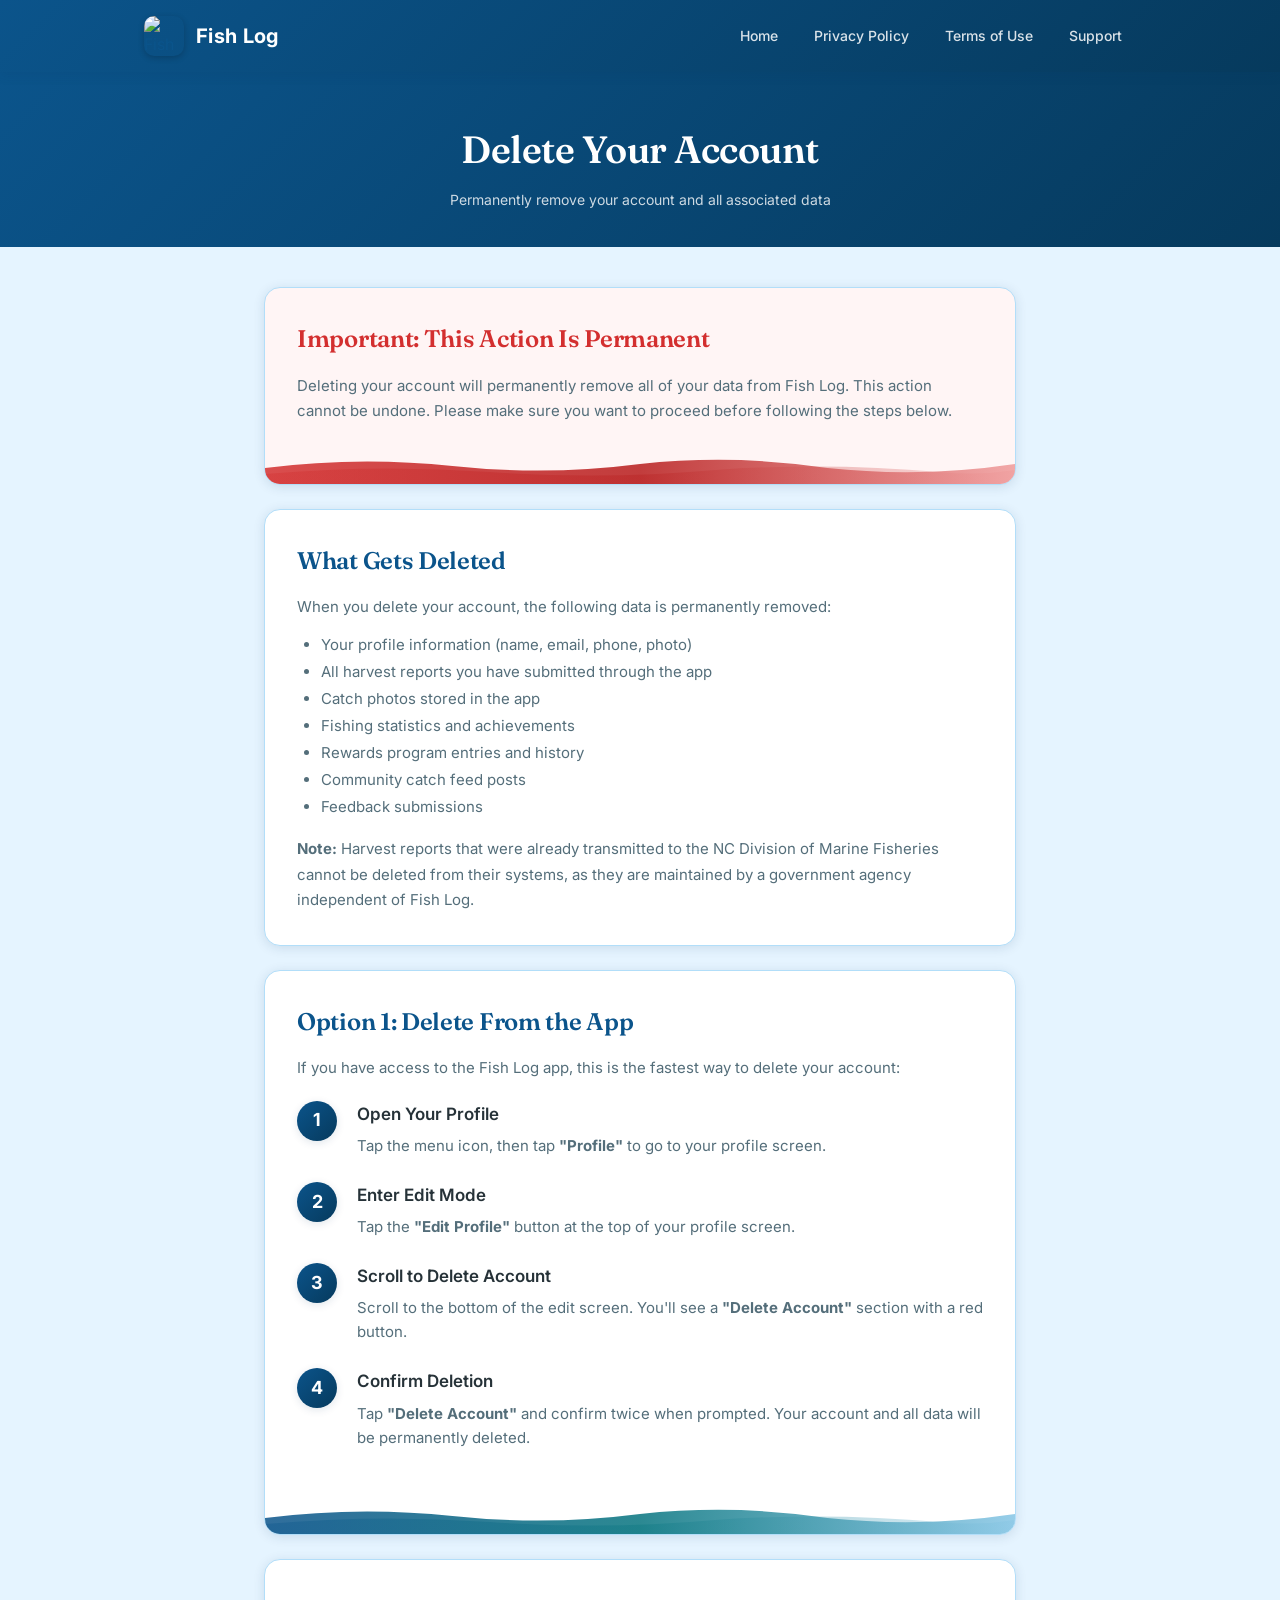
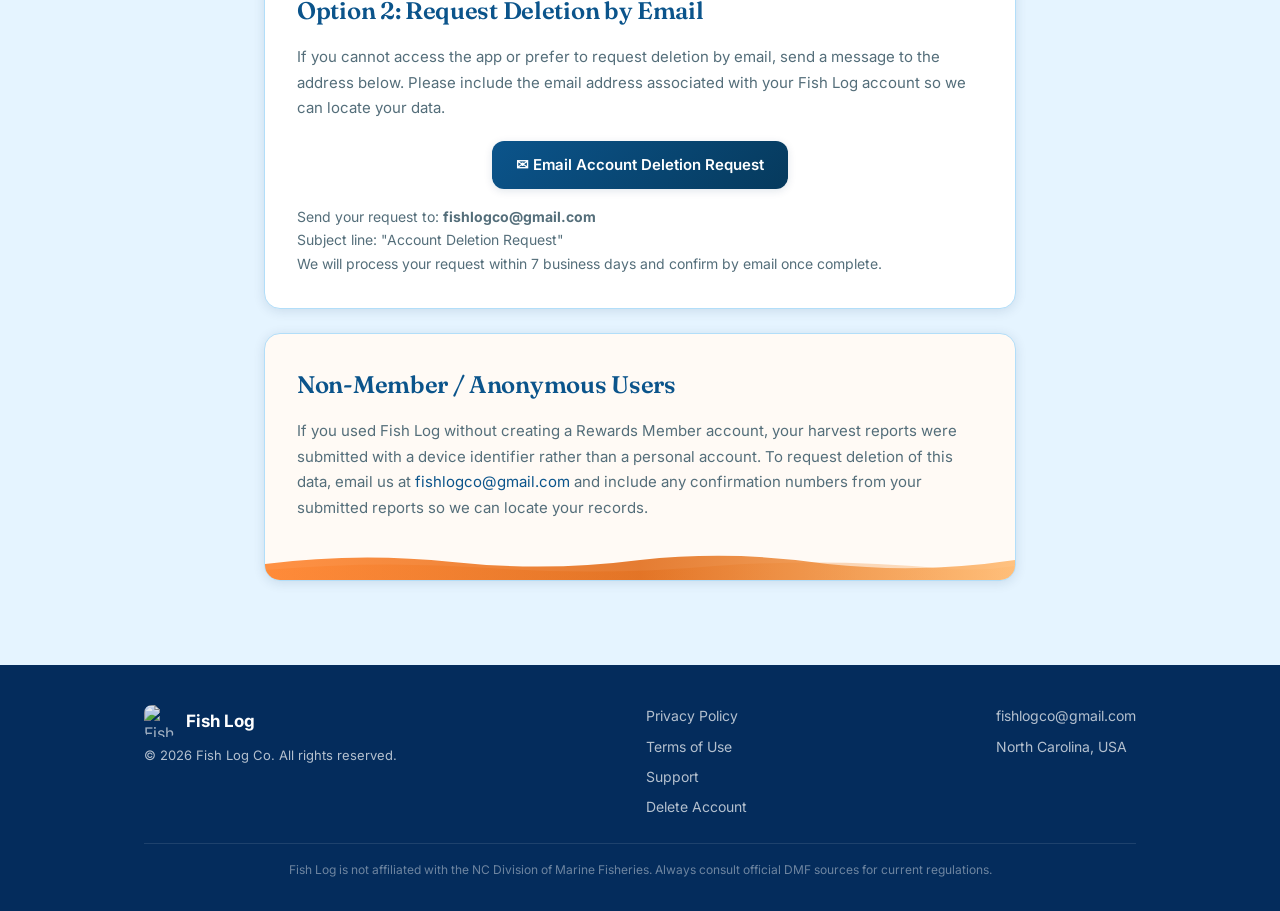
==== delete-account.html @ b1de41d7 "futher status bar improvements" ====
<!DOCTYPE html>
<html lang="en">
<head>
  <meta charset="UTF-8">
  <meta name="viewport" content="width=device-width, initial-scale=1.0, viewport-fit=cover">
  <title>Delete Account - Fish Log</title>
  <meta name="description" content="Instructions for deleting your Fish Log account and all associated data.">
  <link rel="icon" type="image/png" href="images/favicon.png">
  <meta name="theme-color" content="#0B548B">
  <meta name="apple-mobile-web-app-status-bar-style" content="black-translucent">
  <link rel="preconnect" href="https://fonts.googleapis.com">
  <link rel="preconnect" href="https://fonts.gstatic.com" crossorigin>
  <link rel="stylesheet" href="https://fonts.googleapis.com/css2?family=Fraunces:opsz,wght@9..144,500;9..144,600;9..144,700&family=Inter:wght@400;500;600;700&display=swap">
  <link rel="stylesheet" href="style.css">
</head>
<body>

  <!-- Navigation -->
  <nav class="nav">
    <div class="container container--wide nav__inner">
      <a href="index.html" class="nav__brand">
        <img src="images/icon.png" alt="Fish Log" class="nav__logo">
        <span class="nav__title">Fish Log</span>
      </a>
      <button class="nav__toggle" onclick="document.querySelector('.nav__links').classList.toggle('nav__links--open')" aria-label="Toggle menu">&#9776;</button>
      <div class="nav__links">
        <a href="index.html" class="nav__link">Home</a>
        <a href="privacy.html" class="nav__link">Privacy Policy</a>
        <a href="terms.html" class="nav__link">Terms of Use</a>
        <a href="support.html" class="nav__link">Support</a>
      </div>
    </div>
  </nav>

  <!-- Header -->
  <header class="page-header">
    <div class="container">
      <h1 class="page-header__title">Delete Your Account</h1>
      <p class="page-header__meta">Permanently remove your account and all associated data</p>
    </div>
  </header>

  <!-- Content -->
  <section class="content">
    <div class="container">

      <!-- Warning -->
      <div class="card card--error mb-md">
        <h2 class="card__title" style="color: #D32F2F;">Important: This Action Is Permanent</h2>
        <p class="card__text">Deleting your account will permanently remove all of your data from Fish Log. This action cannot be undone. Please make sure you want to proceed before following the steps below.</p>
      </div>

      <!-- What Gets Deleted -->
      <div class="card mb-md">
        <h2 class="card__title">What Gets Deleted</h2>
        <p class="card__text">When you delete your account, the following data is permanently removed:</p>
        <ul style="margin: 12px 0 0 24px; color: #546E7A; font-size: 15px; line-height: 1.8;">
          <li>Your profile information (name, email, phone, photo)</li>
          <li>All harvest reports you have submitted through the app</li>
          <li>Catch photos stored in the app</li>
          <li>Fishing statistics and achievements</li>
          <li>Rewards program entries and history</li>
          <li>Community catch feed posts</li>
          <li>Feedback submissions</li>
        </ul>
        <p class="card__text" style="margin-top: 16px;"><strong>Note:</strong> Harvest reports that were already transmitted to the NC Division of Marine Fisheries cannot be deleted from their systems, as they are maintained by a government agency independent of Fish Log.</p>
      </div>

      <!-- In-App Deletion Steps -->
      <div class="card card--highlight mb-md">
        <h2 class="card__title">Option 1: Delete From the App</h2>
        <p class="card__text" style="margin-bottom: 20px;">If you have access to the Fish Log app, this is the fastest way to delete your account:</p>
        <div class="steps">
          <div class="step">
            <div class="step__number">1</div>
            <div class="step__content">
              <h3>Open Your Profile</h3>
              <p>Tap the menu icon, then tap <strong>"Profile"</strong> to go to your profile screen.</p>
            </div>
          </div>
          <div class="step">
            <div class="step__number">2</div>
            <div class="step__content">
              <h3>Enter Edit Mode</h3>
              <p>Tap the <strong>"Edit Profile"</strong> button at the top of your profile screen.</p>
            </div>
          </div>
          <div class="step">
            <div class="step__number">3</div>
            <div class="step__content">
              <h3>Scroll to Delete Account</h3>
              <p>Scroll to the bottom of the edit screen. You'll see a <strong>"Delete Account"</strong> section with a red button.</p>
            </div>
          </div>
          <div class="step">
            <div class="step__number">4</div>
            <div class="step__content">
              <h3>Confirm Deletion</h3>
              <p>Tap <strong>"Delete Account"</strong> and confirm twice when prompted. Your account and all data will be permanently deleted.</p>
            </div>
          </div>
        </div>
      </div>

      <!-- Email Deletion -->
      <div class="card mb-md">
        <h2 class="card__title">Option 2: Request Deletion by Email</h2>
        <p class="card__text">If you cannot access the app or prefer to request deletion by email, send a message to the address below. Please include the email address associated with your Fish Log account so we can locate your data.</p>
        <div style="margin-top: 20px; text-align: center;">
          <a href="mailto:fishlogco@gmail.com?subject=Account%20Deletion%20Request" class="btn btn--primary">
            &#9993; Email Account Deletion Request
          </a>
        </div>
        <p class="card__text" style="margin-top: 16px; font-size: 14px;">Send your request to: <strong>fishlogco@gmail.com</strong><br>Subject line: "Account Deletion Request"<br>We will process your request within 7 business days and confirm by email once complete.</p>
      </div>

      <!-- Anonymous Users -->
      <div class="card card--warning">
        <h2 class="card__title">Non-Member / Anonymous Users</h2>
        <p class="card__text">If you used Fish Log without creating a Rewards Member account, your harvest reports were submitted with a device identifier rather than a personal account. To request deletion of this data, email us at <a href="mailto:fishlogco@gmail.com?subject=Data%20Deletion%20Request%20-%20Anonymous%20User">fishlogco@gmail.com</a> and include any confirmation numbers from your submitted reports so we can locate your records.</p>
      </div>

    </div>
  </section>

  <!-- Footer -->
  <footer class="footer">
    <div class="container container--wide">
      <div class="footer__inner">
        <div>
          <div class="footer__brand">
            <img src="images/icon.png" alt="Fish Log" class="footer__logo">
            <span class="footer__name">Fish Log</span>
          </div>
          <p class="footer__copy">&copy; 2026 Fish Log Co. All rights reserved.</p>
        </div>
        <div class="footer__links">
          <a href="privacy.html" class="footer__link">Privacy Policy</a>
          <a href="terms.html" class="footer__link">Terms of Use</a>
          <a href="support.html" class="footer__link">Support</a>
          <a href="delete-account.html" class="footer__link">Delete Account</a>
        </div>
        <div class="footer__links">
          <a href="mailto:fishlogco@gmail.com" class="footer__link">fishlogco@gmail.com</a>
          <span class="footer__link">North Carolina, USA</span>
        </div>
      </div>
      <div class="footer__divider"></div>
      <p class="footer__bottom">Fish Log is not affiliated with the NC Division of Marine Fisheries. Always consult official DMF sources for current regulations.</p>
    </div>
  </footer>

</body>
</html>
---- style.css ----
/* Fish Log - Ocean-Themed Website Stylesheet */

/* ===== CSS Reset & Base ===== */
*, *::before, *::after {
  box-sizing: border-box;
  margin: 0;
  padding: 0;
}

:root {
  --primary: #0B548B;
  --primary-dark: #063A5D;
  --primary-light: #C3E0F7;
  --secondary: #06747F;
  --secondary-light: #A2E5EF;
  --accent: #FF7F25;
  --background: #E5F4FF;
  --pearl-white: #F5F7F8;
  --white: #FFFFFF;
  --text-primary: #263238;
  --text-secondary: #546E7A;
  --text-tertiary: #78909C;
  --border: #B2DEF9;
  --ocean-deep: #042C5C;
  --ocean-surface: #85C5E5;
  --success: #2E7D4B;
  --error: #D32F2F;
  --shadow: rgba(7, 52, 94, 0.12);
  --shadow-soft: rgba(7, 52, 94, 0.08);
  --cream: #FBF6EC;
  --cream-deep: #F2E8D5;
  --font-stack: -apple-system, BlinkMacSystemFont, 'Segoe UI', Roboto, 'Helvetica Neue', Arial, sans-serif;
  --font-body: 'Inter', -apple-system, BlinkMacSystemFont, 'Segoe UI', Roboto, 'Helvetica Neue', Arial, sans-serif;
  --font-display: 'Fraunces', 'Iowan Old Style', Georgia, 'Times New Roman', serif;
}

html {
  scroll-behavior: smooth;
  font-size: 16px;
  /* Navy fallback so iOS Safari safe-area / notch tints navy, not light blue. */
  background-color: var(--primary-dark);
}

::selection {
  background: var(--accent);
  color: var(--white);
}

::-moz-selection {
  background: var(--accent);
  color: var(--white);
}

:focus-visible {
  outline: 2px solid var(--accent);
  outline-offset: 3px;
  border-radius: 4px;
}

a:focus-visible,
button:focus-visible,
.store-badge:focus-visible,
.nav__link:focus-visible {
  outline: 2px solid var(--accent);
  outline-offset: 3px;
}

/* On dark surfaces use a soft white halo around the orange ring */
.hero a:focus-visible,
.contact-card a:focus-visible,
.nav a:focus-visible {
  outline-color: var(--accent);
  box-shadow: 0 0 0 4px rgba(255, 255, 255, 0.25);
  border-radius: 8px;
}

body {
  font-family: var(--font-body);
  color: var(--text-primary);
  background-color: var(--background);
  line-height: 1.6;
  -webkit-font-smoothing: antialiased;
  -moz-osx-font-smoothing: grayscale;
}

a {
  color: var(--primary);
  text-decoration: none;
  transition: color 0.2s ease;
}

a:hover {
  color: var(--secondary);
  text-decoration: underline;
}

img {
  max-width: 100%;
  height: auto;
}

/* ===== Layout ===== */
.container {
  max-width: 800px;
  margin: 0 auto;
  padding: 0 24px;
}

.container--wide {
  max-width: 1040px;
}

/* ===== Navigation ===== */
.nav {
  background: linear-gradient(135deg, var(--primary), var(--primary-dark));
  /* Extend nav's navy bg into the iOS safe-area / notch above the viewport. */
  padding: max(16px, env(safe-area-inset-top)) 0 16px;
  position: sticky;
  top: 0;
  z-index: 100;
  box-shadow: 0 2px 12px var(--shadow);
}

.nav__inner {
  display: flex;
  align-items: center;
  justify-content: space-between;
  flex-wrap: wrap;
  gap: 12px;
}

.nav__brand {
  display: flex;
  align-items: center;
  gap: 12px;
  text-decoration: none;
}

.nav__logo {
  width: 40px;
  height: 40px;
  border-radius: 10px;
  box-shadow: 0 2px 6px rgba(0, 0, 0, 0.2);
}

.nav__title {
  font-size: 20px;
  font-weight: 700;
  color: var(--white);
  letter-spacing: 0.3px;
}

.nav__links {
  display: flex;
  align-items: center;
  gap: 8px;
  flex-wrap: wrap;
}

.nav__link {
  color: rgba(255, 255, 255, 0.85);
  font-size: 14px;
  font-weight: 500;
  padding: 6px 14px;
  border-radius: 8px;
  transition: all 0.2s ease;
  text-decoration: none;
  white-space: nowrap;
}

.nav__link:hover,
.nav__link--active {
  color: var(--white);
  background: rgba(255, 255, 255, 0.15);
  text-decoration: none;
}

/* Mobile nav toggle */
.nav__toggle {
  display: none;
  background: rgba(255, 255, 255, 0.15);
  border: none;
  color: var(--white);
  font-size: 24px;
  padding: 6px 10px;
  border-radius: 8px;
  cursor: pointer;
}

/* ===== Hero Section ===== */
.hero {
  background: linear-gradient(160deg, var(--primary), var(--primary-dark) 60%, var(--ocean-deep));
  color: var(--white);
  padding: 80px 0 80px;
  text-align: center;
  position: relative;
  overflow: hidden;
}

.hero::after {
  content: '';
  position: absolute;
  bottom: -1px;
  left: 0;
  right: 0;
  height: 90px;
  background-image: url("data:image/svg+xml,%3Csvg xmlns='http://www.w3.org/2000/svg' viewBox='0 0 1440 90' preserveAspectRatio='none'%3E%3Cpath d='M0,45 C240,10 480,75 720,40 C960,5 1200,75 1440,40 L1440,90 L0,90 Z' fill='white' fill-opacity='0.18'/%3E%3Cpath d='M0,60 C240,25 480,85 720,55 C960,25 1200,85 1440,55 L1440,90 L0,90 Z' fill='%23FFFFFF'/%3E%3C/svg%3E");
  background-size: 100% 100%;
  background-repeat: no-repeat;
  pointer-events: none;
  z-index: 1;
}

.hero__icon {
  width: 100px;
  height: 100px;
  border-radius: 24px;
  box-shadow: 0 8px 30px rgba(0, 0, 0, 0.3);
  margin-bottom: 24px;
}

.hero__title {
  font-family: var(--font-display);
  font-size: 52px;
  font-weight: 600;
  margin-bottom: 16px;
  letter-spacing: -1px;
  line-height: 1.1;
}

.hero__word {
  display: inline-block;
  opacity: 0;
  transform: translateY(14px);
  animation: heroWordReveal 0.7s cubic-bezier(0.2, 0.8, 0.2, 1) forwards;
  margin-right: 0.22em;
}

.hero__word:nth-child(1)  { animation-delay: 0.10s; }
.hero__word:nth-child(2)  { animation-delay: 0.18s; }
.hero__word:nth-child(3)  { animation-delay: 0.26s; }
.hero__word:nth-child(4)  { animation-delay: 0.40s; }
.hero__word:nth-child(5)  { animation-delay: 0.48s; }
.hero__word:nth-child(6)  { animation-delay: 0.62s; }
.hero__word:nth-child(7)  { animation-delay: 0.70s; }
.hero__word:nth-child(8)  { animation-delay: 0.78s; }
.hero__word:nth-child(9)  { animation-delay: 0.86s; }
.hero__word:nth-child(10) { animation-delay: 0.94s; }

@keyframes heroWordReveal {
  to { opacity: 1; transform: translateY(0); }
}

@media (prefers-reduced-motion: reduce) {
  .hero__word {
    opacity: 1;
    transform: none;
    animation: none;
  }
}

.hero__word--underline {
  position: relative;
}

.hero__word--underline::after {
  content: '';
  position: absolute;
  left: -2%;
  right: -2%;
  bottom: -0.05em;
  height: 0.32em;
  background-image: url("data:image/svg+xml,%3Csvg xmlns='http://www.w3.org/2000/svg' viewBox='0 0 200 14' preserveAspectRatio='none'%3E%3Cpath d='M3,9 Q50,2 100,8 T197,5' stroke='%23FF7F25' stroke-width='2.6' stroke-linecap='round' fill='none'/%3E%3C/svg%3E");
  background-repeat: no-repeat;
  background-size: 0% 100%;
  animation: heroUnderlineDraw 1s cubic-bezier(0.6, 0, 0.4, 1) 0.65s forwards;
  pointer-events: none;
}

@keyframes heroUnderlineDraw {
  to { background-size: 100% 100%; }
}

@media (prefers-reduced-motion: reduce) {
  .hero__word--underline::after {
    background-size: 100% 100%;
    animation: none;
  }
}

.hero__subtitle {
  font-size: 20px;
  font-weight: 400;
  opacity: 0.9;
  max-width: 600px;
  margin: 0 auto 32px;
  line-height: 1.5;
}

.hero__badges {
  display: flex;
  justify-content: center;
  gap: 16px;
  flex-wrap: wrap;
}

.hero__badge {
  display: inline-flex;
  align-items: center;
  gap: 8px;
  background: rgba(255, 255, 255, 0.15);
  color: var(--white);
  padding: 10px 20px;
  border-radius: 12px;
  font-size: 15px;
  font-weight: 500;
  backdrop-filter: blur(4px);
  border: 1px solid rgba(255, 255, 255, 0.2);
  text-decoration: none;
  transition: background 0.2s ease;
}

.hero__badge:hover {
  background: rgba(255, 255, 255, 0.25);
  color: var(--white);
  text-decoration: none;
}

/* ===== Features Section ===== */
.features {
  padding: 60px 0 40px;
}

.features__grid {
  display: grid;
  grid-template-columns: repeat(auto-fit, minmax(220px, 1fr));
  gap: 24px;
}

.feature-card {
  background: var(--white);
  border-radius: 16px;
  padding: 28px 24px;
  text-align: center;
  box-shadow: 0 2px 12px var(--shadow);
  border: 1px solid var(--border);
  transition: transform 0.2s ease, box-shadow 0.2s ease;
}

.feature-card:hover {
  transform: translateY(-3px);
  box-shadow: 0 6px 20px var(--shadow);
}

.feature-card__icon {
  font-size: 36px;
  margin-bottom: 14px;
  display: block;
}

.feature-card__title {
  font-family: var(--font-display);
  font-size: 19px;
  font-weight: 600;
  color: var(--primary);
  margin-bottom: 8px;
}

.feature-card__desc {
  font-size: 14px;
  color: var(--text-secondary);
  line-height: 1.5;
}

/* ===== Page Header (for legal/interior pages) ===== */
.page-header {
  background: linear-gradient(135deg, var(--primary), var(--primary-dark));
  color: var(--white);
  padding: 48px 0 36px;
  text-align: center;
}

.page-header__title {
  font-family: var(--font-display);
  font-size: 38px;
  font-weight: 600;
  margin-bottom: 8px;
  letter-spacing: -0.5px;
}

.page-header__meta {
  font-size: 14px;
  opacity: 0.8;
}

/* ===== Content Cards ===== */
.content {
  padding: 40px 0 60px;
}

.card {
  background: var(--white);
  border-radius: 16px;
  padding: 32px;
  margin-bottom: 24px;
  box-shadow: 0 2px 12px var(--shadow);
  border: 1px solid var(--border);
}

/* Wave accent card variants — replaces left-border accent pattern */
.card--highlight,
.card--warning,
.card--success,
.card--error {
  position: relative;
  overflow: hidden;
  padding-bottom: 60px;
}

.card--warning { background: #FFFAF5; }
.card--success { background: #F5FFF8; }
.card--error   { background: #FFF5F5; }

.card--highlight::after,
.card--warning::after,
.card--success::after,
.card--error::after {
  content: '';
  position: absolute;
  bottom: 0;
  left: 0;
  right: 0;
  height: 28px;
  background-size: 100% 100%;
  background-repeat: no-repeat;
}

.card--highlight::after {
  background-image: url("data:image/svg+xml,%3Csvg xmlns='http://www.w3.org/2000/svg' viewBox='0 0 400 28' preserveAspectRatio='none'%3E%3Cdefs%3E%3ClinearGradient id='g' x1='0' y1='0' x2='1' y2='0'%3E%3Cstop offset='0%25' stop-color='%230B548B'/%3E%3Cstop offset='50%25' stop-color='%2306747F'/%3E%3Cstop offset='100%25' stop-color='%2385C5E5'/%3E%3C/linearGradient%3E%3C/defs%3E%3Cpath d='M0 12 Q50 0,100 10 Q150 20,200 8 Q250 -2,300 12 Q350 22,400 8 L400 28 L0 28 Z' fill='url(%23g)' opacity='0.85'/%3E%3Cpath d='M0 18 Q60 8,120 16 Q180 24,240 14 Q300 6,360 16 Q380 20,400 14 L400 28 L0 28 Z' fill='url(%23g)' opacity='0.35'/%3E%3C/svg%3E");
}

.card--warning::after {
  background-image: url("data:image/svg+xml,%3Csvg xmlns='http://www.w3.org/2000/svg' viewBox='0 0 400 28' preserveAspectRatio='none'%3E%3Cdefs%3E%3ClinearGradient id='g' x1='0' y1='0' x2='1' y2='0'%3E%3Cstop offset='0%25' stop-color='%23FF7F25'/%3E%3Cstop offset='50%25' stop-color='%23E06610'/%3E%3Cstop offset='100%25' stop-color='%23FFB86C'/%3E%3C/linearGradient%3E%3C/defs%3E%3Cpath d='M0 12 Q50 0,100 10 Q150 20,200 8 Q250 -2,300 12 Q350 22,400 8 L400 28 L0 28 Z' fill='url(%23g)' opacity='0.85'/%3E%3Cpath d='M0 18 Q60 8,120 16 Q180 24,240 14 Q300 6,360 16 Q380 20,400 14 L400 28 L0 28 Z' fill='url(%23g)' opacity='0.35'/%3E%3C/svg%3E");
}

.card--success::after {
  background-image: url("data:image/svg+xml,%3Csvg xmlns='http://www.w3.org/2000/svg' viewBox='0 0 400 28' preserveAspectRatio='none'%3E%3Cdefs%3E%3ClinearGradient id='g' x1='0' y1='0' x2='1' y2='0'%3E%3Cstop offset='0%25' stop-color='%232E7D4B'/%3E%3Cstop offset='50%25' stop-color='%231B5E35'/%3E%3Cstop offset='100%25' stop-color='%2371EEB8'/%3E%3C/linearGradient%3E%3C/defs%3E%3Cpath d='M0 12 Q50 0,100 10 Q150 20,200 8 Q250 -2,300 12 Q350 22,400 8 L400 28 L0 28 Z' fill='url(%23g)' opacity='0.85'/%3E%3Cpath d='M0 18 Q60 8,120 16 Q180 24,240 14 Q300 6,360 16 Q380 20,400 14 L400 28 L0 28 Z' fill='url(%23g)' opacity='0.35'/%3E%3C/svg%3E");
}

.card--error::after {
  background-image: url("data:image/svg+xml,%3Csvg xmlns='http://www.w3.org/2000/svg' viewBox='0 0 400 28' preserveAspectRatio='none'%3E%3Cdefs%3E%3ClinearGradient id='g' x1='0' y1='0' x2='1' y2='0'%3E%3Cstop offset='0%25' stop-color='%23D32F2F'/%3E%3Cstop offset='50%25' stop-color='%23B71C1C'/%3E%3Cstop offset='100%25' stop-color='%23EF9A9A'/%3E%3C/linearGradient%3E%3C/defs%3E%3Cpath d='M0 12 Q50 0,100 10 Q150 20,200 8 Q250 -2,300 12 Q350 22,400 8 L400 28 L0 28 Z' fill='url(%23g)' opacity='0.85'/%3E%3Cpath d='M0 18 Q60 8,120 16 Q180 24,240 14 Q300 6,360 16 Q380 20,400 14 L400 28 L0 28 Z' fill='url(%23g)' opacity='0.35'/%3E%3C/svg%3E");
}

.card__title {
  font-family: var(--font-display);
  font-size: 24px;
  font-weight: 600;
  color: var(--primary);
  margin-bottom: 14px;
  letter-spacing: -0.3px;
}

.card__text {
  font-size: 15px;
  color: var(--text-secondary);
  line-height: 1.7;
}

.card__text + .card__text {
  margin-top: 12px;
}

/* ===== Legal Document Styles ===== */
.legal {
  padding: 40px 0 60px;
}

.legal h2 {
  font-family: var(--font-display);
  font-size: 24px;
  font-weight: 600;
  color: var(--primary);
  margin: 36px 0 16px;
  padding-bottom: 8px;
  border-bottom: 2px solid var(--primary-light);
  letter-spacing: -0.2px;
}

.legal h2:first-child {
  margin-top: 0;
}

.legal h3 {
  font-size: 18px;
  font-weight: 600;
  color: var(--primary-dark);
  margin: 24px 0 10px;
}

.legal p {
  font-size: 15px;
  color: var(--text-secondary);
  line-height: 1.75;
  margin-bottom: 14px;
}

.legal ul, .legal ol {
  margin: 10px 0 18px 24px;
  color: var(--text-secondary);
  font-size: 15px;
  line-height: 1.75;
}

.legal li {
  margin-bottom: 6px;
}

.legal strong {
  color: var(--text-primary);
  font-weight: 600;
}

.legal-card {
  background: var(--white);
  border-radius: 16px;
  padding: 36px 40px;
  box-shadow: 0 2px 12px var(--shadow);
  border: 1px solid var(--border);
}

.legal-meta {
  display: inline-flex;
  align-items: center;
  gap: 8px;
  background: var(--primary-light);
  color: var(--primary);
  padding: 8px 16px;
  border-radius: 10px;
  font-size: 14px;
  font-weight: 500;
  margin-bottom: 28px;
}

/* ===== Steps / Instructions ===== */
.steps {
  counter-reset: step-counter;
}

.step {
  display: flex;
  gap: 20px;
  align-items: flex-start;
  margin-bottom: 24px;
}

.step__number {
  counter-increment: step-counter;
  flex-shrink: 0;
  width: 40px;
  height: 40px;
  border-radius: 50%;
  background: linear-gradient(135deg, var(--primary), var(--primary-dark));
  color: var(--white);
  display: flex;
  align-items: center;
  justify-content: center;
  font-size: 18px;
  font-weight: 700;
  box-shadow: 0 2px 8px var(--shadow);
}

.step__content h3 {
  font-size: 17px;
  font-weight: 600;
  color: var(--text-primary);
  margin-bottom: 6px;
}

.step__content p {
  font-size: 15px;
  color: var(--text-secondary);
  line-height: 1.6;
}

/* ===== Contact / Support ===== */
.contact-card {
  background: linear-gradient(135deg, var(--primary), var(--primary-dark));
  border-radius: 16px;
  padding: 36px;
  text-align: center;
  color: var(--white);
  box-shadow: 0 4px 20px var(--shadow);
}

.contact-card__title {
  font-family: var(--font-display);
  font-size: 26px;
  font-weight: 600;
  margin-bottom: 12px;
  letter-spacing: -0.3px;
}

.contact-card__text {
  font-size: 15px;
  opacity: 0.9;
  margin-bottom: 20px;
  line-height: 1.5;
}

.contact-card__email {
  display: inline-flex;
  align-items: center;
  gap: 8px;
  background: rgba(255, 255, 255, 0.15);
  color: var(--white);
  padding: 12px 24px;
  border-radius: 12px;
  font-size: 16px;
  font-weight: 600;
  border: 1px solid rgba(255, 255, 255, 0.3);
  transition: background 0.2s ease;
  text-decoration: none;
}

.contact-card__email:hover {
  background: rgba(255, 255, 255, 0.25);
  color: var(--white);
  text-decoration: none;
}

/* ===== Footer ===== */
.footer {
  background: var(--ocean-deep);
  color: rgba(255, 255, 255, 0.7);
  padding: 40px 0 32px;
  margin-top: auto;
}

.footer__inner {
  display: flex;
  justify-content: space-between;
  align-items: flex-start;
  flex-wrap: wrap;
  gap: 24px;
}

.footer__brand {
  display: flex;
  align-items: center;
  gap: 10px;
  margin-bottom: 8px;
}

.footer__logo {
  width: 32px;
  height: 32px;
  border-radius: 8px;
  opacity: 0.9;
}

.footer__name {
  font-size: 17px;
  font-weight: 700;
  color: var(--white);
}

.footer__copy {
  font-size: 13px;
  margin-top: 4px;
}

.footer__links {
  display: flex;
  flex-direction: column;
  gap: 8px;
}

.footer__link {
  color: rgba(255, 255, 255, 0.7);
  font-size: 14px;
  transition: color 0.2s ease;
  text-decoration: none;
}

.footer__link:hover {
  color: var(--white);
  text-decoration: none;
}

.footer__divider {
  width: 100%;
  height: 1px;
  background: rgba(255, 255, 255, 0.1);
  margin: 24px 0 16px;
}

.footer__bottom {
  text-align: center;
  font-size: 12px;
  opacity: 0.6;
}

/* ===== Utilities ===== */
.text-center { text-align: center; }
.text-small { font-size: 13px; }
.mt-sm { margin-top: 12px; }
.mt-md { margin-top: 24px; }
.mt-lg { margin-top: 40px; }
.mb-sm { margin-bottom: 12px; }
.mb-md { margin-bottom: 24px; }
.mb-lg { margin-bottom: 40px; }

.btn {
  display: inline-flex;
  align-items: center;
  gap: 8px;
  padding: 12px 24px;
  border-radius: 12px;
  font-size: 15px;
  font-weight: 600;
  text-decoration: none;
  transition: all 0.2s ease;
  border: none;
  cursor: pointer;
}

.btn--primary {
  background: linear-gradient(135deg, var(--primary), var(--primary-dark));
  color: var(--white);
  box-shadow: 0 2px 8px var(--shadow);
}

.btn--primary:hover {
  transform: translateY(-1px);
  box-shadow: 0 4px 14px var(--shadow);
  color: var(--white);
  text-decoration: none;
}

.btn--outline {
  background: var(--white);
  color: var(--primary);
  border: 2px solid var(--primary);
}

.btn--outline:hover {
  background: var(--primary);
  color: var(--white);
  text-decoration: none;
}

.btn--error {
  background: var(--error);
  color: var(--white);
}

/* ===== Table of Contents ===== */
.toc {
  background: var(--pearl-white);
  border: 1px solid var(--border);
  border-radius: 12px;
  padding: 20px 24px;
  margin-bottom: 28px;
}

.toc__title {
  font-size: 14px;
  font-weight: 700;
  color: var(--text-primary);
  text-transform: uppercase;
  letter-spacing: 0.5px;
  margin-bottom: 12px;
}

.toc__list {
  list-style: none;
  margin: 0;
  padding: 0;
}

.toc__list li {
  margin-bottom: 6px;
}

.toc__list a {
  font-size: 14px;
  color: var(--primary);
  font-weight: 500;
}

/* ===== Responsive ===== */
@media (max-width: 768px) {
  .nav__toggle {
    display: block;
  }

  .nav__links {
    display: none;
    width: 100%;
    flex-direction: column;
    gap: 4px;
    padding-top: 12px;
  }

  .nav__links--open {
    display: flex;
  }

  .nav__link {
    width: 100%;
    text-align: center;
    padding: 10px 14px;
  }

  .hero {
    padding: 50px 0 90px;
  }

  .hero__title {
    font-size: 30px;
  }

  .hero__subtitle {
    font-size: 16px;
    padding: 0 16px;
  }

  .hero__icon {
    width: 80px;
    height: 80px;
    border-radius: 20px;
  }

  .page-header {
    padding: 32px 0 24px;
  }

  .page-header__title {
    font-size: 26px;
  }

  .card, .legal-card {
    padding: 24px 20px;
  }

  .features__grid {
    grid-template-columns: 1fr 1fr;
  }

  .footer__inner {
    flex-direction: column;
    align-items: center;
    text-align: center;
  }

  .footer__links {
    align-items: center;
  }

  .contact-card {
    padding: 28px 20px;
  }
}

@media (max-width: 480px) {
  .features__grid {
    grid-template-columns: 1fr;
  }

  .hero__badges {
    flex-direction: column;
    align-items: center;
  }
}

/* ============================================================
   Modernized Home Page — additions
   ============================================================ */

/* ===== Section eyebrows + serif titles (shared) ===== */
.section-eyebrow {
  display: inline-block;
  font-family: var(--font-body);
  font-size: 14px;
  font-weight: 600;
  letter-spacing: 2px;
  text-transform: uppercase;
  color: var(--accent);
  margin-bottom: 14px;
}

.section-title {
  font-family: var(--font-display);
  font-size: 36px;
  font-weight: 600;
  color: var(--primary-dark);
  margin-bottom: 14px;
  letter-spacing: -0.5px;
  line-height: 1.15;
}

.section-lede {
  font-size: 17px;
  color: var(--text-secondary);
  max-width: 620px;
  line-height: 1.6;
  margin-bottom: 36px;
}

.section-head {
  text-align: center;
  margin: 0 auto 40px;
}

.section-head .section-lede {
  margin-left: auto;
  margin-right: auto;
}

/* ===== Hero — two-column layout ===== */
.hero {
  padding-top: 90px;
  padding-bottom: 120px;
  text-align: left;
}

.hero__grid {
  display: grid;
  grid-template-columns: 1.05fr 0.95fr;
  gap: 64px;
  align-items: center;
}

.hero__text {
  position: relative;
  z-index: 2;
}

.hero__eyebrow {
  display: inline-flex;
  align-items: center;
  gap: 10px;
  font-family: var(--font-body);
  font-size: 14px;
  font-weight: 600;
  letter-spacing: 2px;
  text-transform: uppercase;
  color: var(--ocean-surface);
  margin-bottom: 18px;
}

.hero__eyebrow-dot {
  width: 6px;
  height: 6px;
  border-radius: 50%;
  background: var(--accent);
  box-shadow: 0 0 0 4px rgba(255, 127, 37, 0.18);
}

.hero__subtitle {
  margin-left: 0;
  margin-right: 0;
  max-width: 520px;
  font-size: 19px;
}

.hero__visual {
  position: relative;
  display: flex;
  justify-content: center;
  align-items: center;
  min-height: 560px;
  z-index: 2;
}

.phone-mockup {
  position: relative;
  width: 100%;
  max-width: 320px;
  --parallax-x: 0px;
  --parallax-y: 0px;
  transform: translate(var(--parallax-x), var(--parallax-y));
  transition: transform 0.4s cubic-bezier(0.2, 0.8, 0.2, 1);
}

.phone-mockup__frame {
  display: block;
  width: 100%;
  height: 100%;
}

.phone-mockup img {
  display: block;
  width: 100%;
  height: auto;
  border-radius: 40px;
  border: 8px solid rgba(255, 255, 255, 0.08);
  clip-path: inset(5.5% 0 0 0 round 40px);
}

.phone-mockup--primary {
  z-index: 2;
  filter:
    drop-shadow(0 2px 4px rgba(7, 52, 94, 0.12))
    drop-shadow(0 8px 16px rgba(7, 52, 94, 0.18))
    drop-shadow(0 24px 40px rgba(7, 52, 94, 0.22))
    drop-shadow(0 50px 80px rgba(0, 0, 0, 0.22));
}

.phone-mockup--primary .phone-mockup__frame {
  transform: rotate(-4deg);
}

.phone-mockup--secondary {
  position: absolute;
  left: 8%;
  top: 6%;
  max-width: 230px;
  z-index: 1;
  filter:
    drop-shadow(0 2px 4px rgba(7, 52, 94, 0.1))
    drop-shadow(0 8px 16px rgba(7, 52, 94, 0.14))
    drop-shadow(0 20px 40px rgba(7, 52, 94, 0.2))
    brightness(0.95)
    saturate(0.92);
  opacity: 0.92;
}

.phone-mockup--secondary .phone-mockup__frame {
  transform: rotate(8deg);
}

.phone-mockup--empty {
  aspect-ratio: 9 / 19.5;
  background: linear-gradient(160deg, rgba(255, 255, 255, 0.18), rgba(255, 255, 255, 0.06));
  border-radius: 40px;
  border: 1px dashed rgba(255, 255, 255, 0.3);
}

/* Override hero alignment for two-column */
.hero .container {
  max-width: 1100px;
}

/* ===== App Store / Play Store badges (CSS-only) ===== */
.store-badges {
  display: flex;
  flex-wrap: wrap;
  gap: 14px;
  margin-top: 36px;
}

.store-badge {
  --magnet-x: 0px;
  --magnet-y: 0px;
  display: inline-flex;
  align-items: center;
  gap: 12px;
  background: #000;
  color: #fff;
  padding: 10px 20px;
  border-radius: 12px;
  text-decoration: none;
  transform: translate(var(--magnet-x), var(--magnet-y));
  transition: transform 0.35s cubic-bezier(0.2, 0.8, 0.2, 1), background 0.2s ease, box-shadow 0.25s ease;
  border: 1px solid rgba(255, 255, 255, 0.15);
}

.store-badge:hover {
  background: #1a1a1a;
  color: #fff;
  text-decoration: none;
  box-shadow: 0 12px 28px rgba(0, 0, 0, 0.25);
}

.store-badge__icon {
  width: 28px;
  height: 28px;
  flex-shrink: 0;
  fill: #fff;
}

.store-badge__text {
  display: flex;
  flex-direction: column;
  line-height: 1.15;
  text-align: left;
}

.store-badge__line1 {
  font-size: 10px;
  font-weight: 400;
  letter-spacing: 0.4px;
  opacity: 0.85;
}

.store-badge__line2 {
  font-size: 18px;
  font-weight: 600;
  letter-spacing: -0.2px;
}

/* On the dark hero, badges look good. On the cream CTA, use white versions */
.contact-card .store-badges {
  justify-content: center;
  margin-top: 24px;
}

/* ===== Stats strip ===== */
.stats {
  background: var(--white);
  padding: 56px 0 64px;
  position: relative;
  z-index: 1;
}

.stats__grid {
  display: grid;
  grid-template-columns: repeat(4, 1fr);
  gap: 32px;
  align-items: start;
}

.stat {
  text-align: center;
  padding: 0 12px;
  position: relative;
}

.stat + .stat::before {
  content: '';
  position: absolute;
  left: -16px;
  top: 12px;
  bottom: 12px;
  width: 1px;
  background: var(--border);
}

.stat__icon {
  color: var(--accent);
  margin-bottom: 14px;
}

.stat__value {
  font-family: var(--font-display);
  font-size: 38px;
  font-weight: 600;
  color: var(--primary-dark);
  line-height: 1;
  letter-spacing: -1px;
  margin-bottom: 8px;
}

.stat__label {
  font-size: 14px;
  color: var(--text-secondary);
  line-height: 1.4;
}

/* ===== Section wave dividers (top edge of section, pops up into section above) ===== */
.wave-top {
  position: relative;
}

.wave-top::before {
  content: '';
  position: absolute;
  top: -48px;
  left: 0;
  right: 0;
  height: 50px;
  background-repeat: no-repeat;
  background-size: 100% 100%;
  pointer-events: none;
  z-index: 1;
}

.wave-top--blue::before {
  background-image: url("data:image/svg+xml,%3Csvg xmlns='http://www.w3.org/2000/svg' viewBox='0 0 1440 80' preserveAspectRatio='none'%3E%3Cpath d='M0,40 C240,5 480,75 720,40 C960,5 1200,75 1440,40 L1440,80 L0,80 Z' fill='%23E5F4FF'/%3E%3C/svg%3E");
}

.wave-top--cream::before {
  background-image: url("data:image/svg+xml,%3Csvg xmlns='http://www.w3.org/2000/svg' viewBox='0 0 1440 80' preserveAspectRatio='none'%3E%3Cpath d='M0,40 C240,5 480,75 720,40 C960,5 1200,75 1440,40 L1440,80 L0,80 Z' fill='%23FBF6EC'/%3E%3C/svg%3E");
}

/* ===== Bento screenshot showcase ===== */
.showcase {
  padding: 70px 0 60px;
  background: var(--background);
  position: relative;
  overflow: hidden;
}

.showcase::before {
  content: '';
  position: absolute;
  top: -10%;
  right: -10%;
  width: 60%;
  height: 60%;
  background: radial-gradient(ellipse at center, rgba(133, 197, 229, 0.35) 0%, rgba(133, 197, 229, 0) 65%);
  pointer-events: none;
  z-index: 0;
}

.showcase > * {
  position: relative;
  z-index: 1;
}

.bento {
  display: grid;
  grid-template-columns: repeat(12, 1fr);
  gap: 24px;
  align-items: stretch;
}

.bento__tile {
  position: relative;
  background: var(--white);
  border: 1px solid var(--border);
  border-radius: 22px;
  overflow: hidden;
  box-shadow:
    0 1px 2px rgba(7, 52, 94, 0.04),
    0 4px 10px rgba(7, 52, 94, 0.06),
    0 14px 28px rgba(7, 52, 94, 0.08),
    0 30px 60px rgba(7, 52, 94, 0.05);
  transition: transform 0.3s cubic-bezier(0.2, 0.8, 0.2, 1), box-shadow 0.3s cubic-bezier(0.2, 0.8, 0.2, 1);
  display: flex;
  height: 480px;
}

.bento__tile:hover {
  transform: translateY(-6px);
  box-shadow:
    0 2px 4px rgba(7, 52, 94, 0.06),
    0 8px 16px rgba(7, 52, 94, 0.08),
    0 20px 40px rgba(7, 52, 94, 0.12),
    0 40px 80px rgba(7, 52, 94, 0.08);
}

.bento__tile--a { grid-column: span 7; flex-direction: row; }
.bento__tile--b { grid-column: span 5; flex-direction: row-reverse; }
.bento__tile--c { grid-column: span 12; flex-direction: row-reverse; height: 540px; }

.bento__image {
  position: relative;
  flex-shrink: 0;
  overflow: hidden;
  background: linear-gradient(160deg, var(--primary-light), var(--secondary-light));
  display: flex;
  align-items: center;
  justify-content: center;
  padding: 28px;
  width: 50%;
  height: 100%;
}

.bento__tile--c .bento__image {
  width: 46%;
}

.bento__image img {
  width: auto;
  max-width: 100%;
  max-height: 100%;
  object-fit: contain;
  border-radius: 22px;
  box-shadow: 0 12px 32px rgba(7, 52, 94, 0.3);
  /* Crop iPhone status bar (top ~5.5% of each screenshot) */
  clip-path: inset(5.5% 0 0 0 round 22px);
}

.bento__body {
  padding: 32px 34px;
  display: flex;
  flex-direction: column;
  justify-content: center;
  flex: 1;
}

.bento__eyebrow {
  font-family: var(--font-body);
  font-size: 13px;
  font-weight: 600;
  letter-spacing: 1.8px;
  text-transform: uppercase;
  color: var(--accent);
  margin-bottom: 12px;
}

.bento__title {
  font-family: var(--font-display);
  font-size: 24px;
  font-weight: 600;
  color: var(--primary-dark);
  margin-bottom: 10px;
  letter-spacing: -0.3px;
  line-height: 1.2;
}

.bento__desc {
  font-size: 15px;
  color: var(--text-secondary);
  line-height: 1.6;
}

/* ===== Species row ===== */
.species-section {
  padding: 70px 0 80px;
  background: var(--cream);
  position: relative;
}

.species {
  display: grid;
  grid-template-columns: repeat(5, 1fr);
  gap: 16px;
}

.species__card {
  background: var(--white);
  border: 1px solid var(--cream-deep);
  border-radius: 18px;
  padding: 22px 14px;
  text-align: center;
  transition: transform 0.2s ease, box-shadow 0.2s ease;
}

.species__card:hover {
  transform: translateY(-3px);
  box-shadow: 0 8px 20px var(--shadow-soft);
}

.species__swatch {
  width: 56px;
  height: 56px;
  border-radius: 50%;
  margin: 0 auto 12px;
  display: flex;
  align-items: center;
  justify-content: center;
  box-shadow: inset 0 -6px 12px rgba(0, 0, 0, 0.08), 0 4px 10px rgba(0, 0, 0, 0.05);
}

.species__swatch svg {
  width: 38px;
  height: 22px;
  overflow: visible;
}

.species__swatch .species__fish-body {
  fill: rgba(255, 255, 255, 0.96);
}

.species__swatch .species__fish-eye {
  fill: rgba(0, 0, 0, 0.4);
}

.species__swatch .species__fish-gill {
  stroke: rgba(0, 0, 0, 0.18);
  fill: none;
}

.species__name {
  font-family: var(--font-display);
  font-size: 15px;
  font-weight: 600;
  color: var(--primary-dark);
  line-height: 1.25;
}

.species__swatch--flounder    { background: #7BAE6A; }
.species__swatch--red-drum    { background: #E58A8A; }
.species__swatch--seatrout    { background: #6FA3CC; }
.species__swatch--striped-bass { background: #8A98A3; }
.species__swatch--weakfish    { background: #E8C75C; }

/* ===== How It Works ===== */
.how-it-works {
  padding: 70px 0 60px;
  background: var(--background);
  position: relative;
  overflow: hidden;
}

.how-it-works::before {
  content: '';
  position: absolute;
  top: 20%;
  left: 50%;
  width: 80%;
  height: 70%;
  transform: translateX(-50%);
  background: radial-gradient(ellipse at center, rgba(11, 84, 139, 0.06) 0%, rgba(11, 84, 139, 0) 60%);
  pointer-events: none;
  z-index: 0;
}

.how-it-works > * {
  position: relative;
  z-index: 1;
}

.how-it-works .card {
  background: var(--cream);
  border-color: var(--cream-deep);
  padding: 44px 44px 36px;
}

.how-it-works .steps {
  margin-top: 8px;
}

.how-it-works .step__content h3 {
  font-family: var(--font-display);
  font-size: 19px;
  font-weight: 600;
  color: var(--primary-dark);
  letter-spacing: -0.2px;
}

/* ===== About section refinements ===== */
.about {
  padding: 40px 0 60px;
  position: relative;
  overflow: hidden;
}

.about::before {
  content: '';
  position: absolute;
  inset: 0;
  background-image: url("data:image/svg+xml,%3Csvg xmlns='http://www.w3.org/2000/svg' viewBox='0 0 200 60'%3E%3Cpath d='M0,30 Q50,10 100,30 T200,30' stroke='%230B548B' stroke-width='1.2' fill='none' opacity='0.18'/%3E%3Cpath d='M0,45 Q50,25 100,45 T200,45' stroke='%2306747F' stroke-width='1' fill='none' opacity='0.12'/%3E%3C/svg%3E");
  background-size: 220px;
  background-repeat: repeat;
  pointer-events: none;
  z-index: 0;
}

.about > * {
  position: relative;
  z-index: 1;
}

/* ===== Final CTA reusing contact-card ===== */
.final-cta {
  padding: 20px 0 80px;
}

.final-cta .contact-card {
  padding: 48px 36px;
}

.final-cta .contact-card__text {
  max-width: 460px;
  margin-left: auto;
  margin-right: auto;
}

/* ===== Reveal on scroll ===== */
.reveal {
  opacity: 0;
  transform: translateY(14px);
  transition: opacity 0.7s ease, transform 0.7s ease;
}

.reveal.is-visible {
  opacity: 1;
  transform: translateY(0);
}

/* ===== Phone idle float (motion-safe; applied to inner frame so parallax can sit on outer) ===== */
@media (prefers-reduced-motion: no-preference) {
  .phone-mockup--primary .phone-mockup__frame {
    animation: phoneFloatPrimary 6s ease-in-out infinite;
  }
  .phone-mockup--secondary .phone-mockup__frame {
    animation: phoneFloatSecondary 7s ease-in-out infinite;
  }

  @keyframes phoneFloatPrimary {
    0%, 100% { transform: rotate(-4deg) translateY(0); }
    50%      { transform: rotate(-4deg) translateY(-10px); }
  }

  @keyframes phoneFloatSecondary {
    0%, 100% { transform: rotate(8deg) translateY(0); }
    50%      { transform: rotate(8deg) translateY(8px); }
  }
}

@media (prefers-reduced-motion: reduce) {
  .reveal {
    opacity: 1;
    transform: none;
    transition: none;
  }
}

/* ===== Responsive overrides for new sections ===== */
@media (max-width: 960px) {
  .bento__tile--a,
  .bento__tile--c {
    grid-column: span 12;
  }

  .bento__tile--b {
    grid-column: span 12;
    flex-direction: row;
  }

  .bento__tile--b .bento__image {
    width: 44%;
    height: auto;
    min-height: 100%;
  }
}

@media (max-width: 768px) {
  .hero {
    padding-top: 56px;
    padding-bottom: 110px;
    text-align: center;
  }

  .hero__grid {
    grid-template-columns: 1fr;
    gap: 40px;
  }

  .hero__text {
    order: 2;
  }

  .hero__visual {
    order: 1;
    min-height: 440px;
  }

  .hero__title {
    font-size: 38px;
  }

  .hero__subtitle {
    margin-left: auto;
    margin-right: auto;
  }

  .store-badges {
    justify-content: center;
  }

  .phone-mockup {
    max-width: 240px;
  }

  .phone-mockup--secondary {
    max-width: 180px;
    left: 4%;
  }

  .section-title {
    font-size: 28px;
  }

  /* Stats: stack to 2 columns, hide vertical dividers */
  .stats {
    padding: 44px 0 48px;
  }

  .stats__grid {
    grid-template-columns: repeat(2, 1fr);
    gap: 32px 16px;
  }

  .stat + .stat::before {
    display: none;
  }

  .stat__value {
    font-size: 32px;
  }

  /* Bento: horizontal layout with image LEFT on mobile too */
  .bento__tile,
  .bento__tile--a,
  .bento__tile--b,
  .bento__tile--c {
    flex-direction: row !important;
    height: 280px !important;
  }

  .bento__tile--c {
    height: 340px !important;
  }

  .bento__image,
  .bento__tile--a .bento__image,
  .bento__tile--b .bento__image,
  .bento__tile--c .bento__image {
    width: 42% !important;
    height: 100% !important;
    min-height: 0 !important;
    padding: 16px !important;
  }

  .bento__body {
    padding: 20px 20px 22px !important;
    width: 58%;
  }

  .bento__eyebrow {
    font-size: 11px;
    letter-spacing: 1.4px;
    margin-bottom: 6px;
  }

  .bento__title {
    font-size: 18px;
    margin-bottom: 6px;
  }

  .bento__desc {
    font-size: 13px;
    line-height: 1.45;
  }

  .species {
    grid-template-columns: repeat(3, 1fr);
  }

  .how-it-works .card {
    padding: 28px 22px;
  }

  .section-eyebrow,
  .hero__eyebrow {
    font-size: 13px;
    letter-spacing: 1.6px;
  }
}

@media (max-width: 480px) {
  .hero__title {
    font-size: 32px;
  }

  .store-badges {
    flex-direction: column;
    align-items: stretch;
  }

  .store-badge {
    justify-content: center;
  }

  .species {
    grid-template-columns: repeat(2, 1fr);
  }

  .stats__grid {
    gap: 28px 12px;
  }

  .stat__value {
    font-size: 28px;
  }

  .bento__tile,
  .bento__tile--a,
  .bento__tile--b,
  .bento__tile--c {
    height: 250px !important;
  }

  .bento__tile--c {
    height: 320px !important;
  }

  .bento__title {
    font-size: 16px;
  }

  .bento__desc {
    font-size: 12px;
  }
}
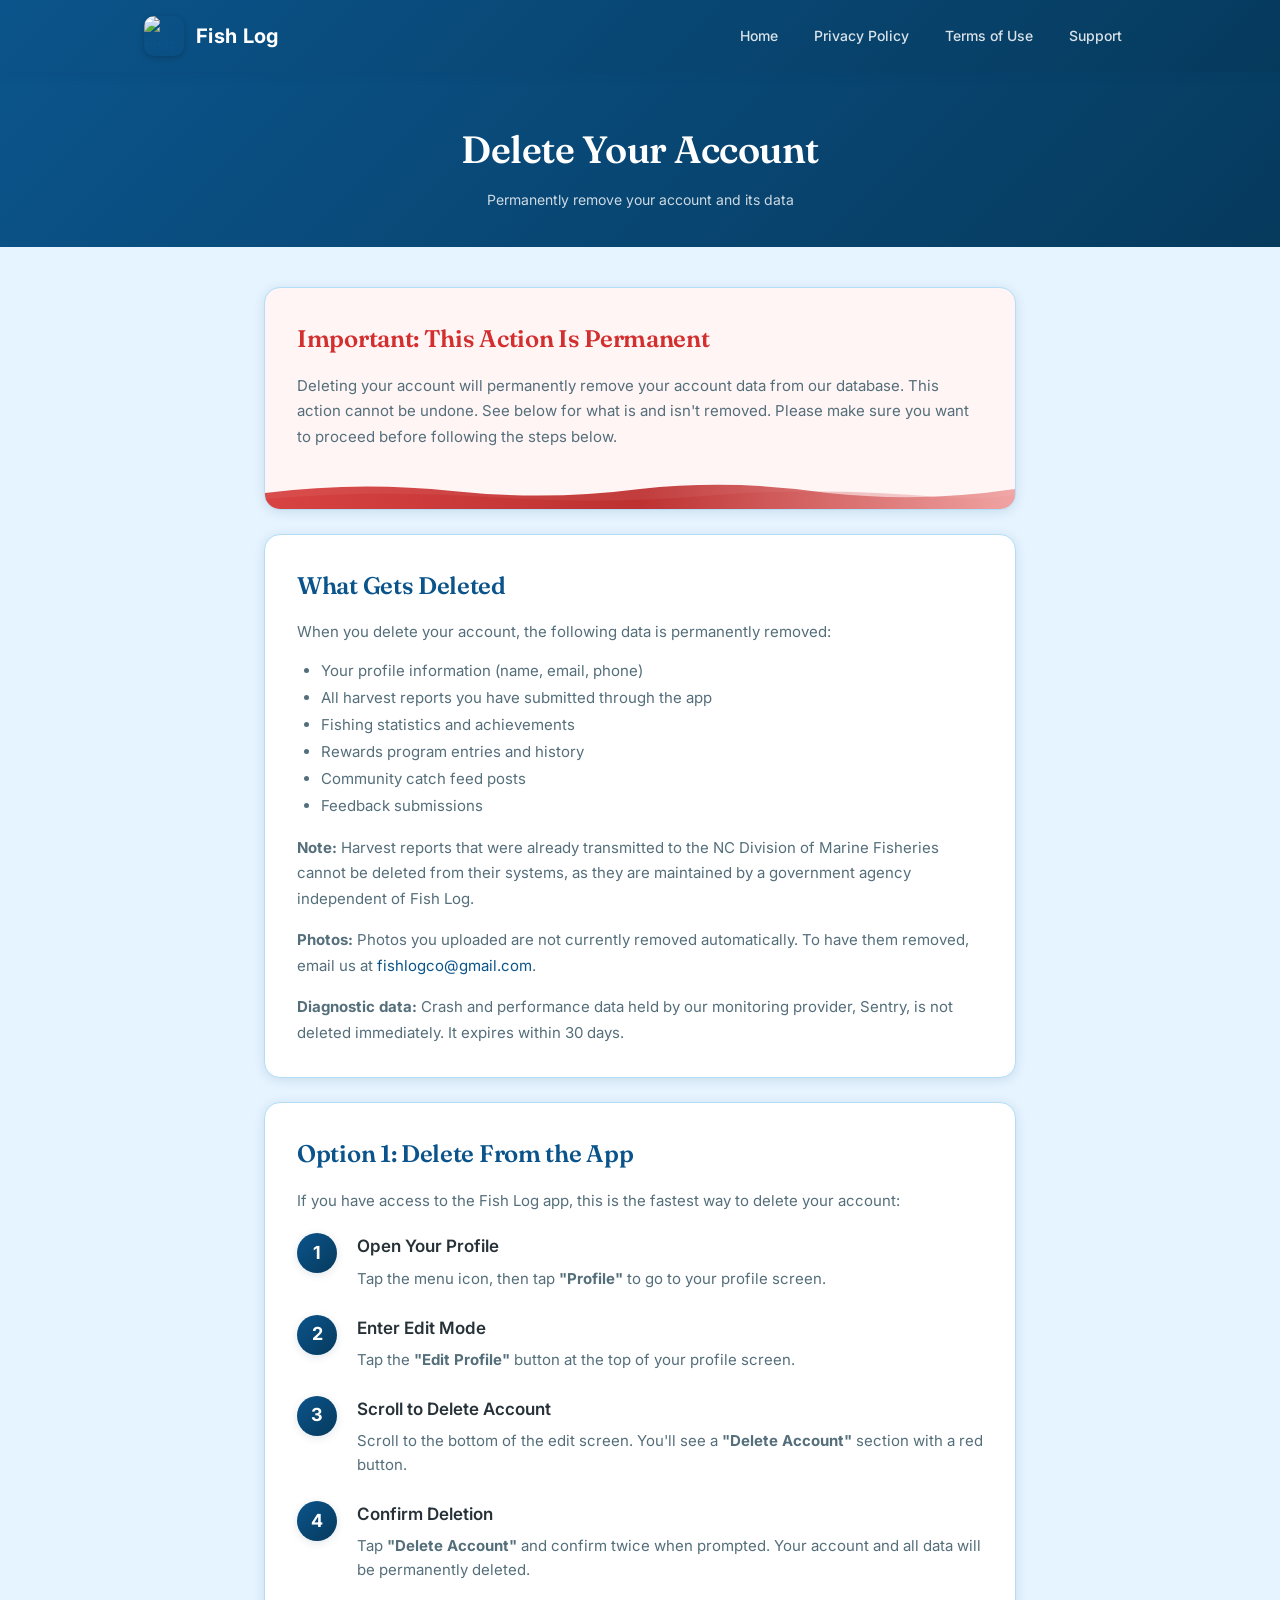
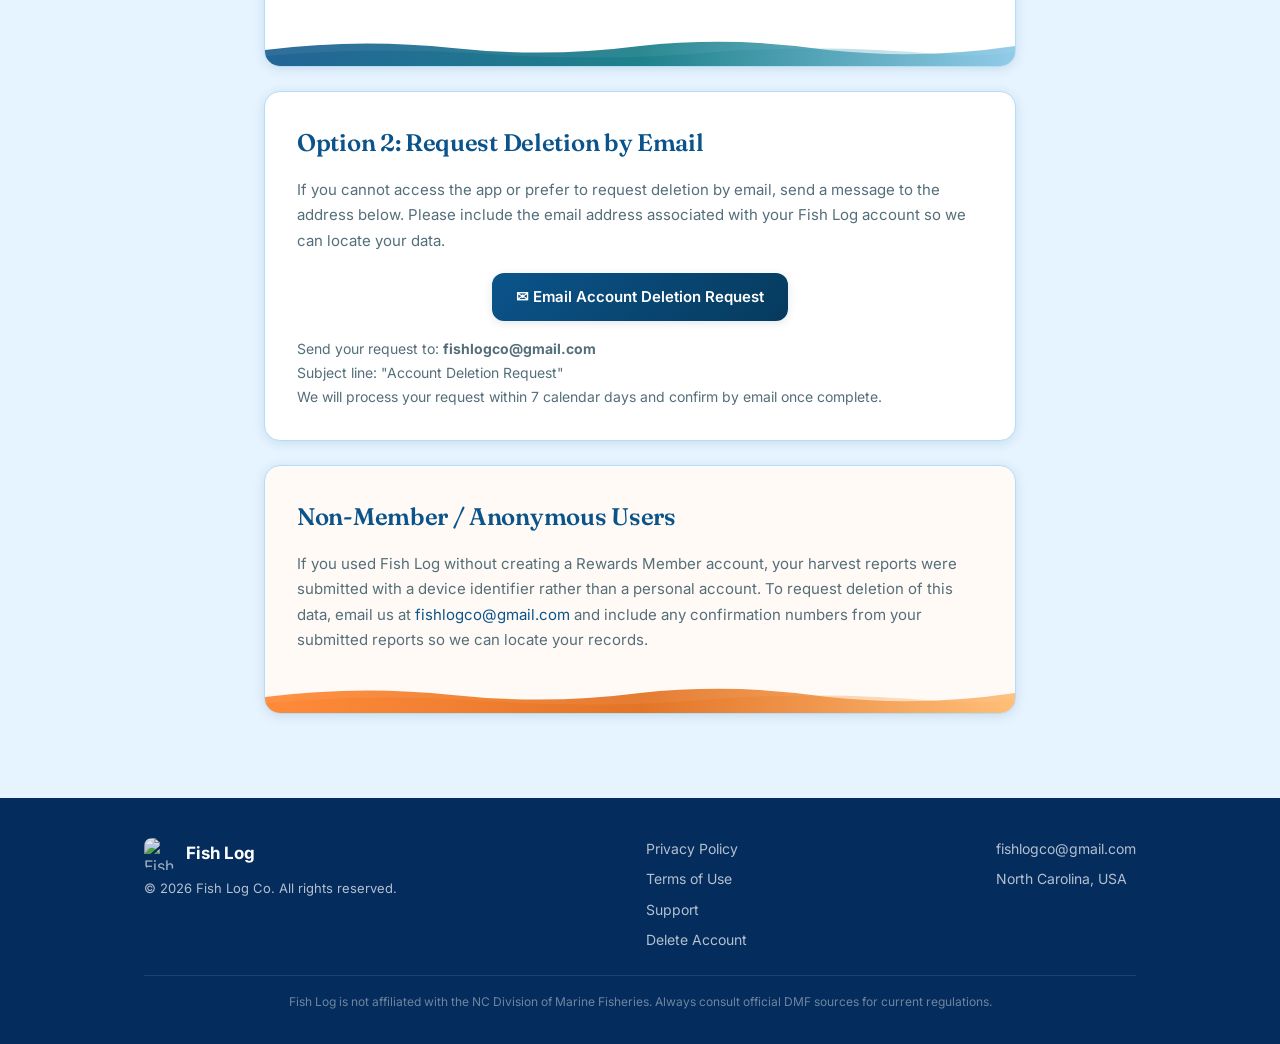
==== commit 40374431: "Correct privacy and deletion pages: disclose Sentry, fix data access and photo claims Disclose Sentr" ====
--- a/delete-account.html
+++ b/delete-account.html
@@ -11,7 +11,7 @@
   <link rel="preconnect" href="https://fonts.googleapis.com">
   <link rel="preconnect" href="https://fonts.gstatic.com" crossorigin>
   <link rel="stylesheet" href="https://fonts.googleapis.com/css2?family=Fraunces:opsz,wght@9..144,500;9..144,600;9..144,700&family=Inter:wght@400;500;600;700&display=swap">
-  <link rel="stylesheet" href="style.css">
+  <link rel="stylesheet" href="style.css?v=c31fb98e">
 </head>
 <body>
 
@@ -36,7 +36,7 @@
   <header class="page-header">
     <div class="container">
       <h1 class="page-header__title">Delete Your Account</h1>
-      <p class="page-header__meta">Permanently remove your account and all associated data</p>
+      <p class="page-header__meta">Permanently remove your account and its data</p>
     </div>
   </header>
 
@@ -47,7 +47,7 @@
       <!-- Warning -->
       <div class="card card--error mb-md">
         <h2 class="card__title" style="color: #D32F2F;">Important: This Action Is Permanent</h2>
-        <p class="card__text">Deleting your account will permanently remove all of your data from Fish Log. This action cannot be undone. Please make sure you want to proceed before following the steps below.</p>
+        <p class="card__text">Deleting your account will permanently remove your account data from our database. This action cannot be undone. See below for what is and isn't removed. Please make sure you want to proceed before following the steps below.</p>
       </div>
 
       <!-- What Gets Deleted -->
@@ -55,15 +55,16 @@
         <h2 class="card__title">What Gets Deleted</h2>
         <p class="card__text">When you delete your account, the following data is permanently removed:</p>
         <ul style="margin: 12px 0 0 24px; color: #546E7A; font-size: 15px; line-height: 1.8;">
-          <li>Your profile information (name, email, phone, photo)</li>
+          <li>Your profile information (name, email, phone)</li>
           <li>All harvest reports you have submitted through the app</li>
-          <li>Catch photos stored in the app</li>
           <li>Fishing statistics and achievements</li>
           <li>Rewards program entries and history</li>
           <li>Community catch feed posts</li>
           <li>Feedback submissions</li>
         </ul>
         <p class="card__text" style="margin-top: 16px;"><strong>Note:</strong> Harvest reports that were already transmitted to the NC Division of Marine Fisheries cannot be deleted from their systems, as they are maintained by a government agency independent of Fish Log.</p>
+        <p class="card__text" style="margin-top: 16px;"><strong>Photos:</strong> Photos you uploaded are not currently removed automatically. To have them removed, email us at <a href="mailto:fishlogco@gmail.com">fishlogco@gmail.com</a>.</p>
+        <p class="card__text" style="margin-top: 16px;"><strong>Diagnostic data:</strong> Crash and performance data held by our monitoring provider, Sentry, is not deleted immediately. It expires within 30 days.</p>
       </div>
 
       <!-- In-App Deletion Steps -->
@@ -111,7 +112,7 @@
             &#9993; Email Account Deletion Request
           </a>
         </div>
-        <p class="card__text" style="margin-top: 16px; font-size: 14px;">Send your request to: <strong>fishlogco@gmail.com</strong><br>Subject line: "Account Deletion Request"<br>We will process your request within 7 business days and confirm by email once complete.</p>
+        <p class="card__text" style="margin-top: 16px; font-size: 14px;">Send your request to: <strong>fishlogco@gmail.com</strong><br>Subject line: "Account Deletion Request"<br>We will process your request within 7 calendar days and confirm by email once complete.</p>
       </div>
 
       <!-- Anonymous Users -->
@@ -150,5 +151,11 @@
     </div>
   </footer>
 
+<!-- Cloudflare Web Analytics (cookieless, no cross-site tracking) -->
+<script
+  type="module"
+  src="https://static.cloudflareinsights.com/beacon.min.js"
+  data-cf-beacon='{"token": "77dce0aebab24898af52726a972e599d"}'
+></script>
 </body>
 </html>
--- a/style.css
+++ b/style.css
@@ -1,4 +1,6 @@
 /* Fish Log - Ocean-Themed Website Stylesheet */
+/* The ?v= stamp on each page's <link> is rewritten from this file's
+   content hash by .githooks/pre-commit -- don't edit it by hand. */
 
 /* ===== CSS Reset & Base ===== */
 *, *::before, *::after {
@@ -1100,6 +1102,38 @@
   letter-spacing: -0.2px;
 }
 
+/* Android build isn't live yet - show a non-interactive "coming soon" badge */
+.store-badge--soon {
+  background: rgba(0, 0, 0, 0.55);
+  border-style: dashed;
+  border-color: rgba(255, 255, 255, 0.3);
+  cursor: default;
+  box-shadow: none;
+}
+
+.store-badge--soon:hover {
+  background: rgba(0, 0, 0, 0.55);
+  box-shadow: none;
+}
+
+.store-badge--soon .store-badge__icon,
+.store-badge--soon .store-badge__text {
+  opacity: 0.65;
+}
+
+.store-badge__flag {
+  margin-left: 2px;
+  padding: 3px 8px;
+  border-radius: 999px;
+  background: var(--accent);
+  color: var(--white);
+  font-size: 10px;
+  font-weight: 700;
+  letter-spacing: 0.6px;
+  text-transform: uppercase;
+  white-space: nowrap;
+}
+
 /* On the dark hero, badges look good. On the cream CTA, use white versions */
 .contact-card .store-badges {
   justify-content: center;
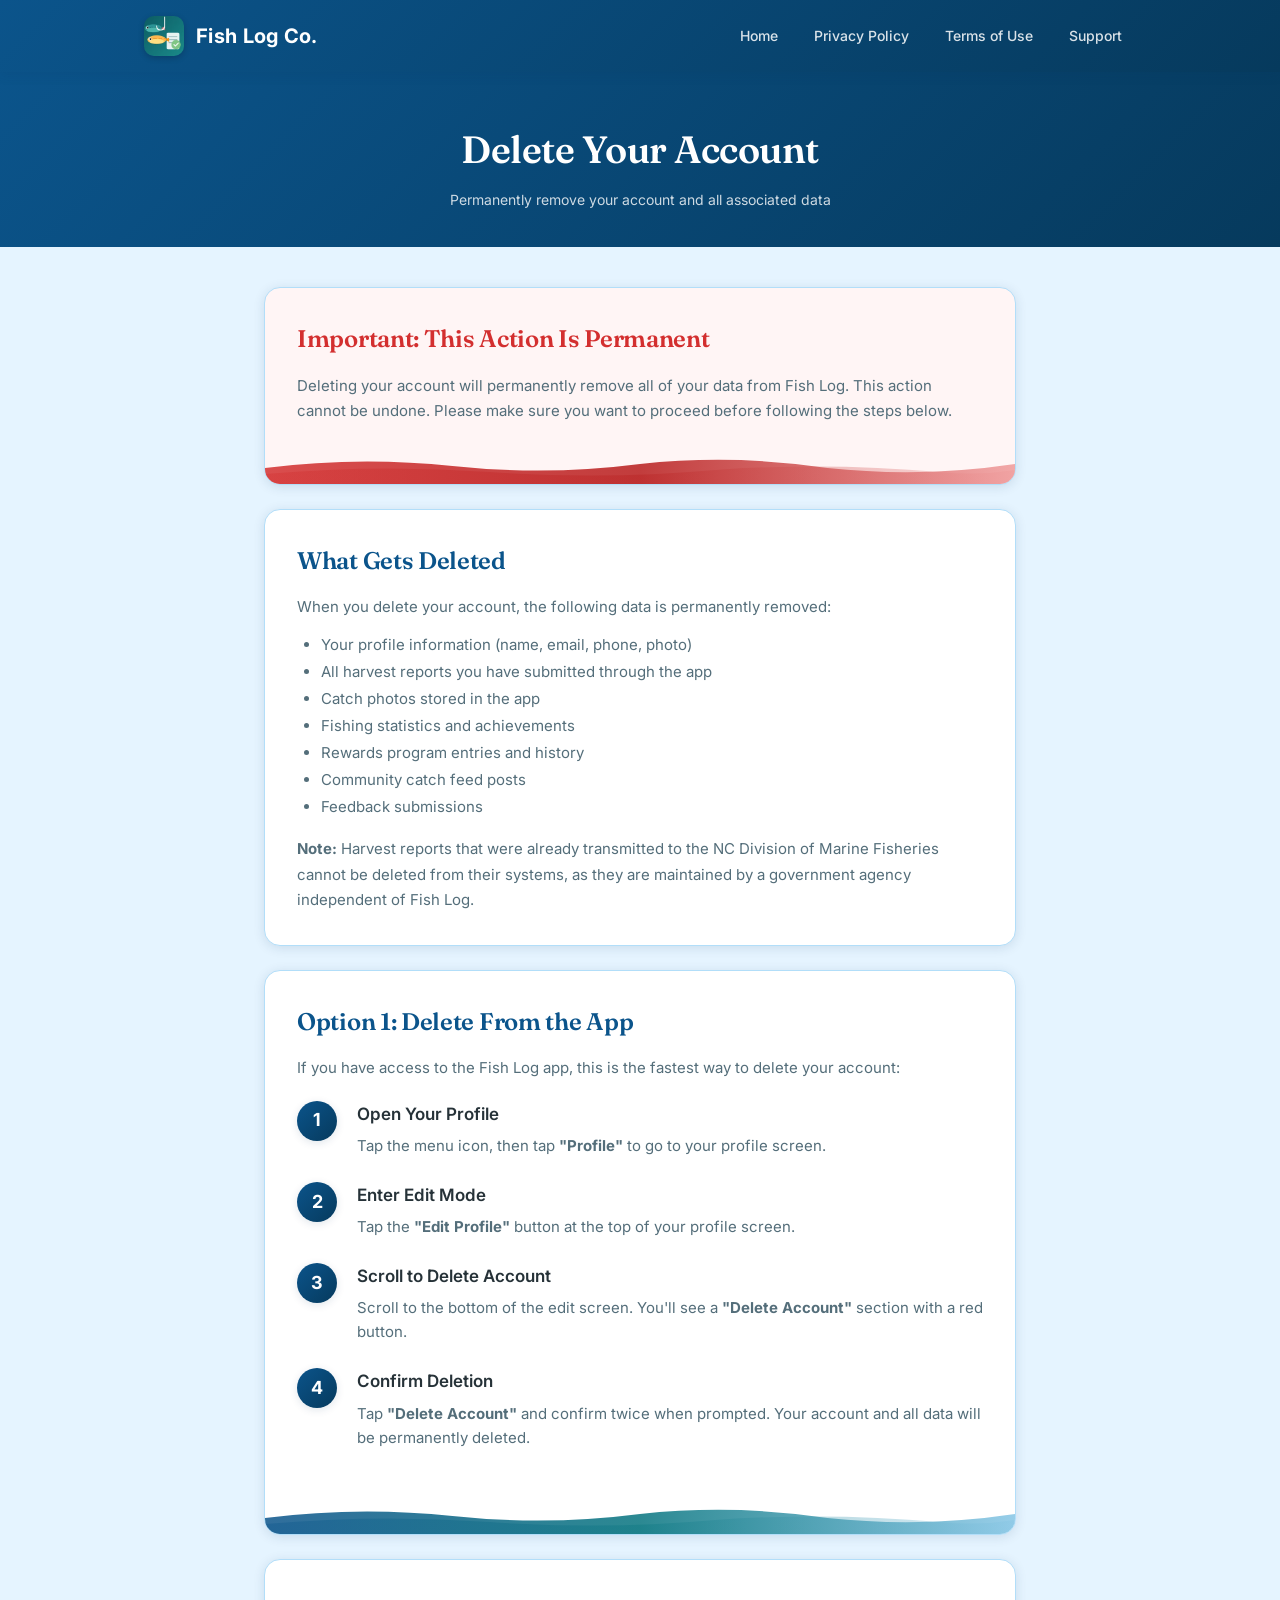
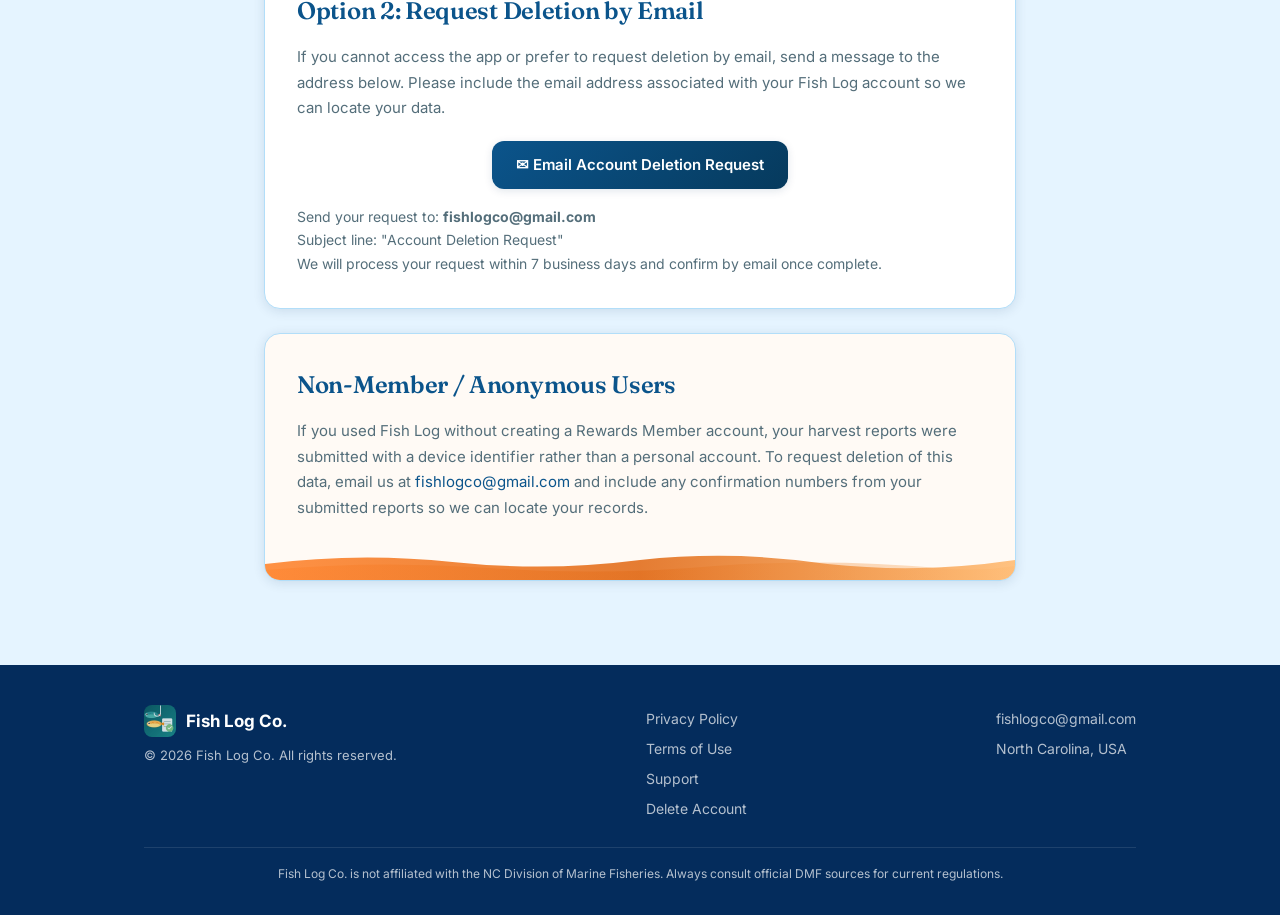
==== commit 52190450: "Fix mobile hero order, image weight, line length, and accessibility The home page shipped 8.2 MB of " ====
--- a/delete-account.html
+++ b/delete-account.html
@@ -3,27 +3,49 @@
 <head>
   <meta charset="UTF-8">
   <meta name="viewport" content="width=device-width, initial-scale=1.0, viewport-fit=cover">
-  <title>Delete Account - Fish Log</title>
+  <title>Delete Account &ndash; Fish Log Co.</title>
   <meta name="description" content="Instructions for deleting your Fish Log account and all associated data.">
+  <link rel="canonical" href="https://fishlogco.com/delete-account.html" />
+  <meta property="og:type" content="website" />
+  <meta property="og:site_name" content="Fish Log Co." />
+  <meta property="og:url" content="https://fishlogco.com/delete-account.html" />
+  <meta property="og:title" content="Delete Account – Fish Log Co." />
+  <meta property="og:description" content="Instructions for deleting your Fish Log account and all associated data." />
+  <meta property="og:image" content="https://fishlogco.com/images/og-image.png" />
+  <meta property="og:image:width" content="1200" />
+  <meta property="og:image:height" content="630" />
+  <meta property="og:image:alt" content="Fish Log Co. — report your harvest, earn rewards." />
+  <meta name="twitter:card" content="summary_large_image" />
+  <meta name="twitter:title" content="Delete Account – Fish Log Co." />
+  <meta name="twitter:description" content="Instructions for deleting your Fish Log account and all associated data." />
+  <meta name="twitter:image" content="https://fishlogco.com/images/og-image.png" />
+
   <link rel="icon" type="image/png" href="images/favicon.png">
   <meta name="theme-color" content="#0B548B">
   <meta name="apple-mobile-web-app-status-bar-style" content="black-translucent">
   <link rel="preconnect" href="https://fonts.googleapis.com">
   <link rel="preconnect" href="https://fonts.gstatic.com" crossorigin>
   <link rel="stylesheet" href="https://fonts.googleapis.com/css2?family=Fraunces:opsz,wght@9..144,500;9..144,600;9..144,700&family=Inter:wght@400;500;600;700&display=swap">
-  <link rel="stylesheet" href="style.css?v=c31fb98e">
+  <link rel="stylesheet" href="style.css?v=8e91cd56">
 </head>
 <body>
+    <a class="skip-link" href="#main">Skip to content</a>
 
   <!-- Navigation -->
   <nav class="nav">
     <div class="container container--wide nav__inner">
       <a href="index.html" class="nav__brand">
-        <img src="images/icon.png" alt="Fish Log" class="nav__logo">
-        <span class="nav__title">Fish Log</span>
+        <img src="images/icon.webp" alt="Fish Log Co." class="nav__logo" width="128" height="128">
+        <span class="nav__title">Fish Log Co.</span>
       </a>
-      <button class="nav__toggle" onclick="document.querySelector('.nav__links').classList.toggle('nav__links--open')" aria-label="Toggle menu">&#9776;</button>
-      <div class="nav__links">
+      <button
+          class="nav__toggle"
+          type="button"
+          aria-label="Menu"
+          aria-expanded="false"
+          aria-controls="nav-links"
+        ></button>
+      <div class="nav__links" id="nav-links">
         <a href="index.html" class="nav__link">Home</a>
         <a href="privacy.html" class="nav__link">Privacy Policy</a>
         <a href="terms.html" class="nav__link">Terms of Use</a>
@@ -33,10 +55,10 @@
   </nav>
 
   <!-- Header -->
-  <header class="page-header">
+  <header class="page-header" id="main" tabindex="-1">
     <div class="container">
       <h1 class="page-header__title">Delete Your Account</h1>
-      <p class="page-header__meta">Permanently remove your account and its data</p>
+      <p class="page-header__meta">Permanently remove your account and all associated data</p>
     </div>
   </header>
 
@@ -46,31 +68,30 @@
 
       <!-- Warning -->
       <div class="card card--error mb-md">
-        <h2 class="card__title" style="color: #D32F2F;">Important: This Action Is Permanent</h2>
-        <p class="card__text">Deleting your account will permanently remove your account data from our database. This action cannot be undone. See below for what is and isn't removed. Please make sure you want to proceed before following the steps below.</p>
+        <h2 class="card__title card__title--error">Important: This Action Is Permanent</h2>
+        <p class="card__text">Deleting your account will permanently remove all of your data from Fish Log. This action cannot be undone. Please make sure you want to proceed before following the steps below.</p>
       </div>
 
       <!-- What Gets Deleted -->
       <div class="card mb-md">
         <h2 class="card__title">What Gets Deleted</h2>
         <p class="card__text">When you delete your account, the following data is permanently removed:</p>
-        <ul style="margin: 12px 0 0 24px; color: #546E7A; font-size: 15px; line-height: 1.8;">
-          <li>Your profile information (name, email, phone)</li>
+        <ul class="card__list">
+          <li>Your profile information (name, email, phone, photo)</li>
           <li>All harvest reports you have submitted through the app</li>
+          <li>Catch photos stored in the app</li>
           <li>Fishing statistics and achievements</li>
           <li>Rewards program entries and history</li>
           <li>Community catch feed posts</li>
           <li>Feedback submissions</li>
         </ul>
-        <p class="card__text" style="margin-top: 16px;"><strong>Note:</strong> Harvest reports that were already transmitted to the NC Division of Marine Fisheries cannot be deleted from their systems, as they are maintained by a government agency independent of Fish Log.</p>
-        <p class="card__text" style="margin-top: 16px;"><strong>Photos:</strong> Photos you uploaded are not currently removed automatically. To have them removed, email us at <a href="mailto:fishlogco@gmail.com">fishlogco@gmail.com</a>.</p>
-        <p class="card__text" style="margin-top: 16px;"><strong>Diagnostic data:</strong> Crash and performance data held by our monitoring provider, Sentry, is not deleted immediately. It expires within 30 days.</p>
+        <p class="card__text card__text--spaced"><strong>Note:</strong> Harvest reports that were already transmitted to the NC Division of Marine Fisheries cannot be deleted from their systems, as they are maintained by a government agency independent of Fish Log.</p>
       </div>
 
       <!-- In-App Deletion Steps -->
       <div class="card card--highlight mb-md">
         <h2 class="card__title">Option 1: Delete From the App</h2>
-        <p class="card__text" style="margin-bottom: 20px;">If you have access to the Fish Log app, this is the fastest way to delete your account:</p>
+        <p class="card__text card__text--lead">If you have access to the Fish Log app, this is the fastest way to delete your account:</p>
         <div class="steps">
           <div class="step">
             <div class="step__number">1</div>
@@ -107,12 +128,12 @@
       <div class="card mb-md">
         <h2 class="card__title">Option 2: Request Deletion by Email</h2>
         <p class="card__text">If you cannot access the app or prefer to request deletion by email, send a message to the address below. Please include the email address associated with your Fish Log account so we can locate your data.</p>
-        <div style="margin-top: 20px; text-align: center;">
+        <div class="card__action">
           <a href="mailto:fishlogco@gmail.com?subject=Account%20Deletion%20Request" class="btn btn--primary">
             &#9993; Email Account Deletion Request
           </a>
         </div>
-        <p class="card__text" style="margin-top: 16px; font-size: 14px;">Send your request to: <strong>fishlogco@gmail.com</strong><br>Subject line: "Account Deletion Request"<br>We will process your request within 7 calendar days and confirm by email once complete.</p>
+        <p class="card__text card__text--spaced card__text--fine">Send your request to: <strong>fishlogco@gmail.com</strong><br>Subject line: "Account Deletion Request"<br>We will process your request within 7 business days and confirm by email once complete.</p>
       </div>
 
       <!-- Anonymous Users -->
@@ -130,8 +151,8 @@
       <div class="footer__inner">
         <div>
           <div class="footer__brand">
-            <img src="images/icon.png" alt="Fish Log" class="footer__logo">
-            <span class="footer__name">Fish Log</span>
+            <img src="images/icon.webp" alt="Fish Log Co." class="footer__logo" width="128" height="128" loading="lazy">
+            <span class="footer__name">Fish Log Co.</span>
           </div>
           <p class="footer__copy">&copy; 2026 Fish Log Co. All rights reserved.</p>
         </div>
@@ -147,7 +168,7 @@
         </div>
       </div>
       <div class="footer__divider"></div>
-      <p class="footer__bottom">Fish Log is not affiliated with the NC Division of Marine Fisheries. Always consult official DMF sources for current regulations.</p>
+      <p class="footer__bottom">Fish Log Co. is not affiliated with the NC Division of Marine Fisheries. Always consult official DMF sources for current regulations.</p>
     </div>
   </footer>
 
@@ -157,5 +178,35 @@
   src="https://static.cloudflareinsights.com/beacon.min.js"
   data-cf-beacon='{"token": "77dce0aebab24898af52726a972e599d"}'
 ></script>
+    <script>
+      // Mobile nav: reflects state to aria-expanded, and closes on link tap,
+      // outside click, or Escape.
+      (function () {
+        var toggle = document.querySelector('.nav__toggle');
+        var links = document.querySelector('.nav__links');
+        if (!toggle || !links) return;
+        function setOpen(open) {
+          links.classList.toggle('nav__links--open', open);
+          toggle.setAttribute('aria-expanded', String(open));
+        }
+        toggle.addEventListener('click', function (e) {
+          e.stopPropagation();
+          setOpen(toggle.getAttribute('aria-expanded') !== 'true');
+        });
+        links.addEventListener('click', function (e) {
+          if (e.target.closest('a')) setOpen(false);
+        });
+        document.addEventListener('click', function (e) {
+          if (!e.target.closest('.nav')) setOpen(false);
+        });
+        document.addEventListener('keydown', function (e) {
+          if (e.key === 'Escape' && toggle.getAttribute('aria-expanded') === 'true') {
+            setOpen(false);
+            toggle.focus();
+          }
+        });
+      })();
+    </script>
+
 </body>
 </html>
--- a/style.css
+++ b/style.css
@@ -16,6 +16,10 @@
   --secondary: #06747F;
   --secondary-light: #A2E5EF;
   --accent: #FF7F25;
+  /* Darker orange for text and icons: --accent itself only reaches 2.3-2.5:1
+     on the light backgrounds, well under the 4.5:1 AA threshold. This clears
+     4.5:1 on white, --background and --cream alike. */
+  --accent-text: #B35009;
   --background: #E5F4FF;
   --pearl-white: #F5F7F8;
   --white: #FFFFFF;
@@ -24,7 +28,7 @@
   --text-tertiary: #78909C;
   --border: #B2DEF9;
   --ocean-deep: #042C5C;
-  --ocean-surface: #85C5E5;
+  --ocean-surface: #9BD2EE;
   --success: #2E7D4B;
   --error: #D32F2F;
   --shadow: rgba(7, 52, 94, 0.12);
@@ -39,6 +43,9 @@
 html {
   scroll-behavior: smooth;
   font-size: 16px;
+  /* Keep anchor targets clear of the sticky nav (72px) when jumping to a
+     fragment -- without this, #section headings land underneath it. */
+  scroll-padding-top: 88px;
   /* Navy fallback so iOS Safari safe-area / notch tints navy, not light blue. */
   background-color: var(--primary-dark);
 }
@@ -183,10 +190,46 @@
   background: rgba(255, 255, 255, 0.15);
   border: none;
   color: var(--white);
-  font-size: 24px;
-  padding: 6px 10px;
+  font-size: 22px;
+  line-height: 1;
+  /* 44px square: the old 6px/10px padding made it 41px. */
+  min-width: 44px;
+  min-height: 44px;
+  align-items: center;
+  justify-content: center;
+  padding: 0;
   border-radius: 8px;
   cursor: pointer;
+}
+
+/* Swap the hamburger glyph for a close glyph while the menu is open. */
+.nav__toggle::before {
+  content: '\2630';
+}
+
+.nav__toggle[aria-expanded='true']::before {
+  content: '\2715';
+}
+
+/* ===== Skip link ===== */
+.skip-link {
+  position: absolute;
+  left: 16px;
+  top: -100px;
+  z-index: 200;
+  padding: 12px 18px;
+  border-radius: 0 0 10px 10px;
+  background: var(--white);
+  color: var(--primary-dark);
+  font-size: 15px;
+  font-weight: 600;
+  text-decoration: none;
+  transition: top 0.15s ease;
+}
+
+.skip-link:focus-visible,
+.skip-link:focus {
+  top: 0;
 }
 
 /* ===== Hero Section ===== */
@@ -468,6 +511,99 @@
   line-height: 1.7;
 }
 
+/* Modifiers replacing hardcoded inline styles on delete-account.html. */
+.card__title--error {
+  color: var(--error);
+}
+
+.card__text--spaced {
+  margin-top: 16px;
+}
+
+.card__text--lead {
+  margin-bottom: 20px;
+}
+
+.card__text--fine {
+  font-size: 14px;
+}
+
+.card__list {
+  margin: 12px 0 0 24px;
+  color: var(--text-secondary);
+  font-size: 15px;
+  line-height: 1.8;
+}
+
+.card__action {
+  margin-top: 20px;
+  text-align: center;
+}
+
+/* ===== FAQ accordion (no JS -- native <details>) ===== */
+.faq {
+  border-top: 1px solid var(--border);
+}
+
+.faq:last-of-type {
+  border-bottom: 1px solid var(--border);
+}
+
+.faq__q {
+  display: flex;
+  align-items: center;
+  justify-content: space-between;
+  gap: 16px;
+  /* Comfortably over the 44px minimum target size. */
+  padding: 18px 0;
+  font-size: 17px;
+  font-weight: 600;
+  color: var(--primary-dark);
+  cursor: pointer;
+  list-style: none;
+}
+
+.faq__q::-webkit-details-marker {
+  display: none;
+}
+
+.faq__q::after {
+  content: '';
+  flex-shrink: 0;
+  width: 10px;
+  height: 10px;
+  margin-right: 4px;
+  border-right: 2px solid var(--accent-text);
+  border-bottom: 2px solid var(--accent-text);
+  transform: rotate(45deg) translate(-2px, -2px);
+  transition: transform 0.2s ease;
+}
+
+.faq[open] .faq__q::after {
+  transform: rotate(-135deg) translate(-2px, -2px);
+}
+
+.faq__q:hover {
+  color: var(--primary);
+}
+
+.faq__a {
+  padding: 0 0 18px;
+}
+
+.faq__a p {
+  font-size: 15px;
+  color: var(--text-secondary);
+  line-height: 1.7;
+  max-width: 68ch;
+}
+
+@media (prefers-reduced-motion: reduce) {
+  .faq__q::after {
+    transition: none;
+  }
+}
+
 .card__text + .card__text {
   margin-top: 12px;
 }
@@ -530,17 +666,29 @@
   border: 1px solid var(--border);
 }
 
-.legal-meta {
-  display: inline-flex;
-  align-items: center;
-  gap: 8px;
+/* Back to top, for the 13- and 14-section legal documents. */
+.legal-top {
+  margin-top: 36px;
+  padding-top: 20px;
+  border-top: 1px solid var(--border);
+  text-align: center;
+}
+
+.legal-top a {
+  display: inline-block;
+  padding: 10px 18px;
+  border-radius: 999px;
+  background: var(--pearl-white);
+  border: 1px solid var(--border);
+  color: var(--primary);
+  font-size: 14px;
+  font-weight: 600;
+  text-decoration: none;
+}
+
+.legal-top a:hover {
   background: var(--primary-light);
-  color: var(--primary);
-  padding: 8px 16px;
-  border-radius: 10px;
-  font-size: 14px;
-  font-weight: 500;
-  margin-bottom: 28px;
+  text-decoration: none;
 }
 
 /* ===== Steps / Instructions ===== */
@@ -674,7 +822,7 @@
 .footer__links {
   display: flex;
   flex-direction: column;
-  gap: 8px;
+  gap: 2px;
 }
 
 .footer__link {
@@ -682,6 +830,11 @@
   font-size: 14px;
   transition: color 0.2s ease;
   text-decoration: none;
+  /* These were 22px tall -- under the 24px minimum target size, and far
+     under 44px for thumbs. The mobile block takes them the rest of the way. */
+  display: inline-flex;
+  align-items: center;
+  min-height: 28px;
 }
 
 .footer__link:hover {
@@ -699,7 +852,8 @@
 .footer__bottom {
   text-align: center;
   font-size: 12px;
-  opacity: 0.6;
+  /* Was also opacity 0.6 on top of the parent's 70% white, which landed at
+     3.6:1 -- under AA for 12px text. The inherited 70% alone is 7.5:1. */
 }
 
 /* ===== Utilities ===== */
@@ -774,10 +928,17 @@
   margin-bottom: 12px;
 }
 
+/* Numbered, to match the "1. Introduction" headings these link to --
+   list-style was none, so the contents and the document disagreed. */
 .toc__list {
-  list-style: none;
+  list-style: decimal;
   margin: 0;
-  padding: 0;
+  padding-left: 24px;
+}
+
+.toc__list li::marker {
+  color: var(--text-tertiary);
+  font-weight: 600;
 }
 
 .toc__list li {
@@ -793,7 +954,7 @@
 /* ===== Responsive ===== */
 @media (max-width: 768px) {
   .nav__toggle {
-    display: block;
+    display: inline-flex;
   }
 
   .nav__links {
@@ -859,6 +1020,11 @@
     align-items: center;
   }
 
+  /* Full 44px thumb targets once the footer stacks. */
+  .footer__link {
+    min-height: 44px;
+  }
+
   .contact-card {
     padding: 28px 20px;
   }
@@ -887,7 +1053,7 @@
   font-weight: 600;
   letter-spacing: 2px;
   text-transform: uppercase;
-  color: var(--accent);
+  color: var(--accent-text);
   margin-bottom: 14px;
 }
 
@@ -1126,7 +1292,7 @@
   padding: 3px 8px;
   border-radius: 999px;
   background: var(--accent);
-  color: var(--white);
+  color: var(--ocean-deep);
   font-size: 10px;
   font-weight: 700;
   letter-spacing: 0.6px;
@@ -1172,7 +1338,7 @@
 }
 
 .stat__icon {
-  color: var(--accent);
+  color: var(--accent-text);
   margin-bottom: 14px;
 }
 
@@ -1263,7 +1429,7 @@
     0 30px 60px rgba(7, 52, 94, 0.05);
   transition: transform 0.3s cubic-bezier(0.2, 0.8, 0.2, 1), box-shadow 0.3s cubic-bezier(0.2, 0.8, 0.2, 1);
   display: flex;
-  height: 480px;
+  height: 420px;
 }
 
 .bento__tile:hover {
@@ -1275,9 +1441,14 @@
     0 40px 80px rgba(7, 52, 94, 0.08);
 }
 
-.bento__tile--a { grid-column: span 7; flex-direction: row; }
-.bento__tile--b { grid-column: span 5; flex-direction: row-reverse; }
-.bento__tile--c { grid-column: span 12; flex-direction: row-reverse; height: 540px; }
+/* Full-width alternating rows. The old 7/5 two-up squeezed tile B's copy to
+   ~17 characters a line (8 lines for three sentences) and tile A's to ~28.
+   These screenshots are portrait, so a tile narrow enough to sit two-across
+   can't also hold a readable column -- even at 1440px it only bought ~34
+   characters. One per row gives every tile the 60-70 that tile C already had. */
+.bento__tile--a { grid-column: span 12; flex-direction: row; }
+.bento__tile--b { grid-column: span 12; flex-direction: row-reverse; }
+.bento__tile--c { grid-column: span 12; flex-direction: row; height: 460px; }
 
 .bento__image {
   position: relative;
@@ -1288,7 +1459,9 @@
   align-items: center;
   justify-content: center;
   padding: 28px;
-  width: 50%;
+  /* These screenshots are portrait and height-constrained, so a narrower
+     panel crops only empty gradient and buys the copy column real width. */
+  width: 42%;
   height: 100%;
 }
 
@@ -1297,9 +1470,12 @@
 }
 
 .bento__image img {
+  /* A definite height (not `max-height` against `width: auto`) so the image
+     still has a layout box before it loads -- otherwise it measures 0x0,
+     never intersects the viewport, and `loading="lazy"` never fires. */
+  height: 100%;
   width: auto;
   max-width: 100%;
-  max-height: 100%;
   object-fit: contain;
   border-radius: 22px;
   box-shadow: 0 12px 32px rgba(7, 52, 94, 0.3);
@@ -1321,7 +1497,7 @@
   font-weight: 600;
   letter-spacing: 1.8px;
   text-transform: uppercase;
-  color: var(--accent);
+  color: var(--accent-text);
   margin-bottom: 12px;
 }
 
@@ -1535,24 +1711,6 @@
 }
 
 /* ===== Responsive overrides for new sections ===== */
-@media (max-width: 960px) {
-  .bento__tile--a,
-  .bento__tile--c {
-    grid-column: span 12;
-  }
-
-  .bento__tile--b {
-    grid-column: span 12;
-    flex-direction: row;
-  }
-
-  .bento__tile--b .bento__image {
-    width: 44%;
-    height: auto;
-    min-height: 100%;
-  }
-}
-
 @media (max-width: 768px) {
   .hero {
     padding-top: 56px;
@@ -1565,12 +1723,14 @@
     gap: 40px;
   }
 
+  /* Pitch and CTA first on small screens -- the phone mockup is 500px tall
+     and used to push the App Store button a full screen below the fold. */
   .hero__text {
+    order: 1;
+  }
+
+  .hero__visual {
     order: 2;
-  }
-
-  .hero__visual {
-    order: 1;
     min-height: 440px;
   }
 
